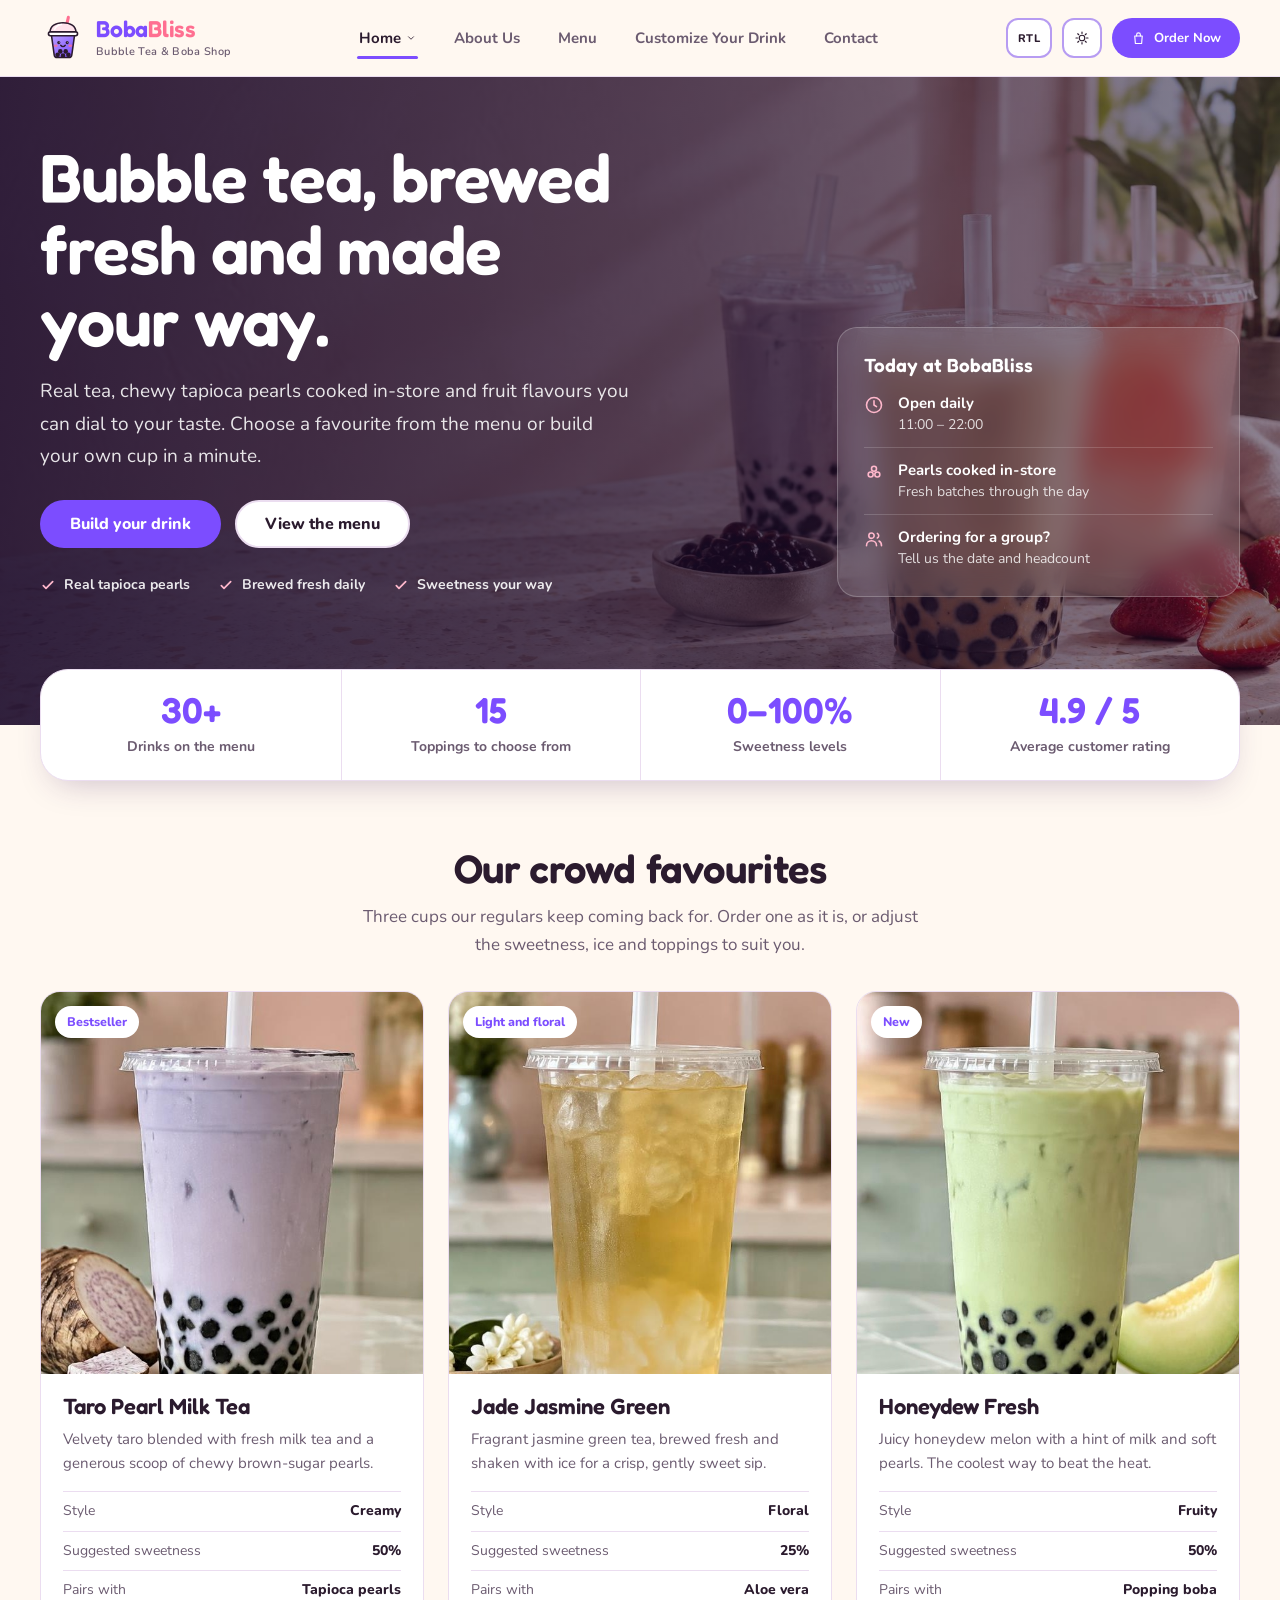
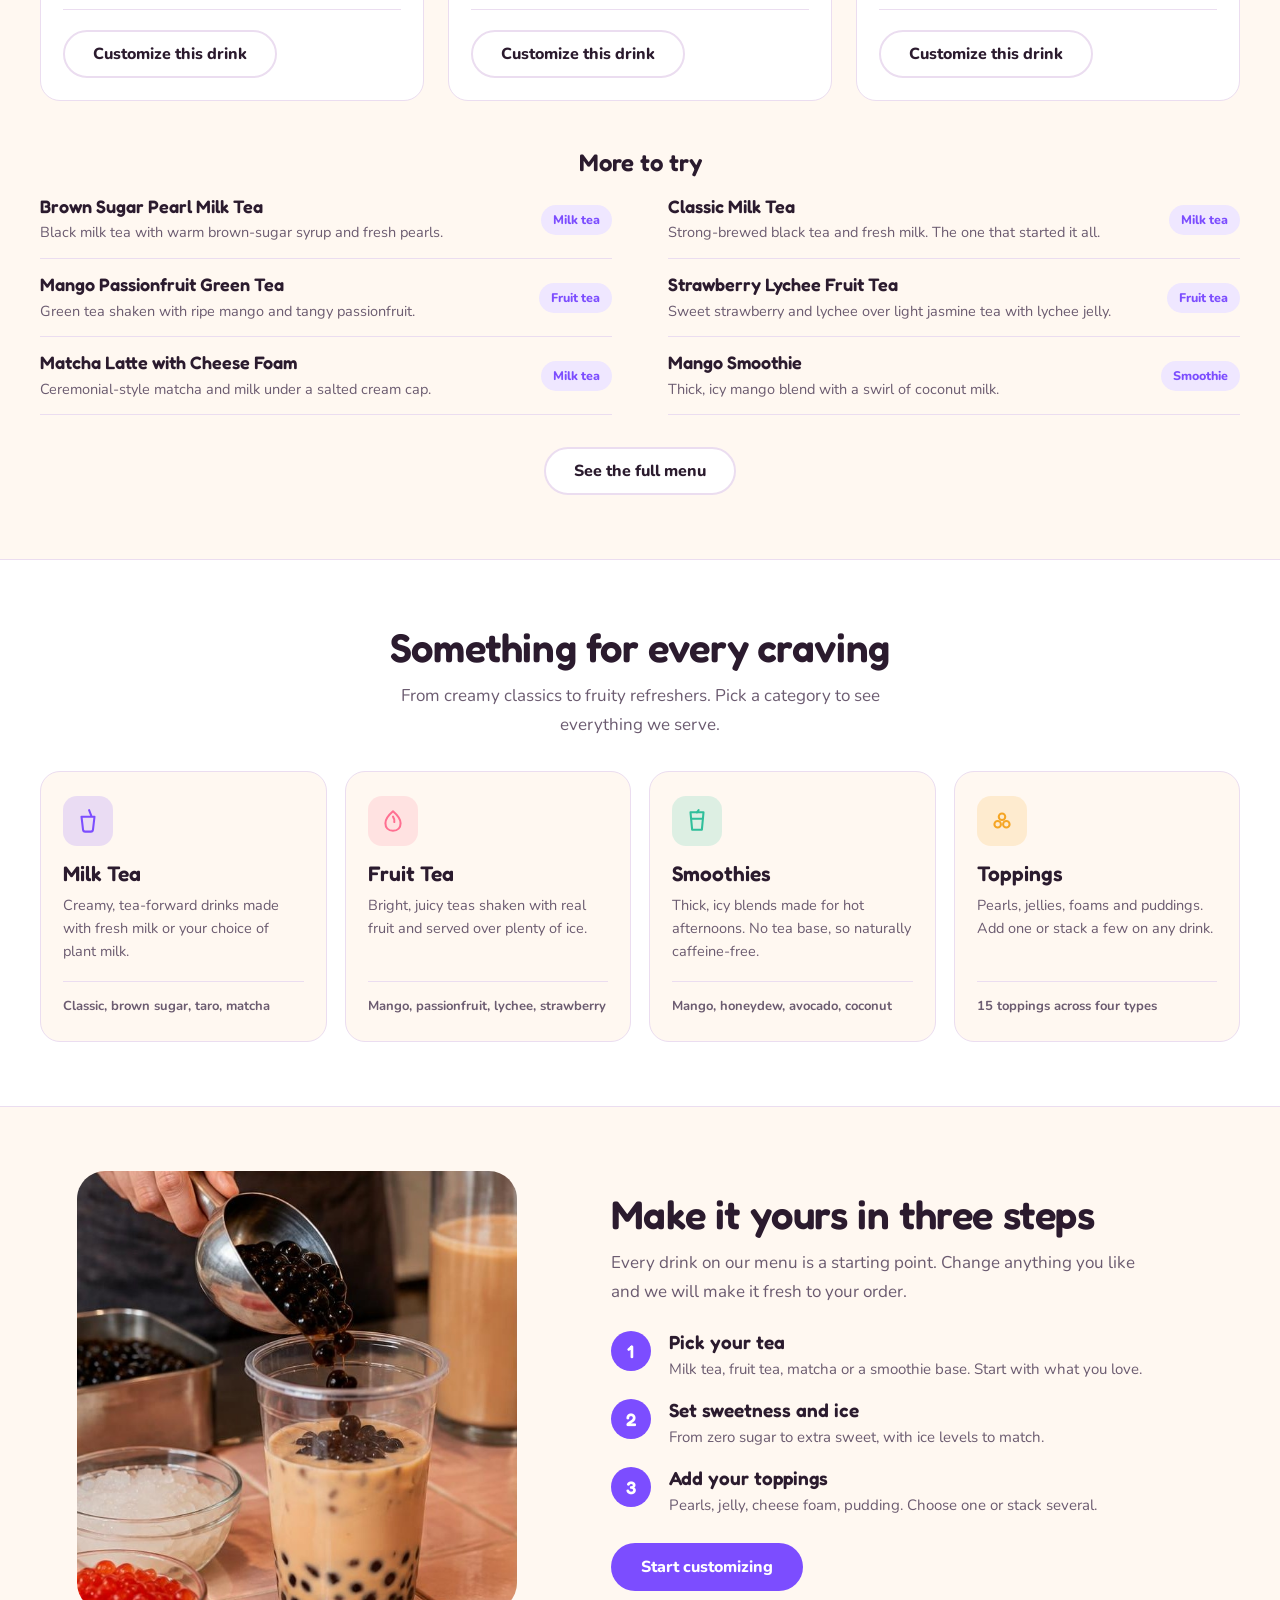
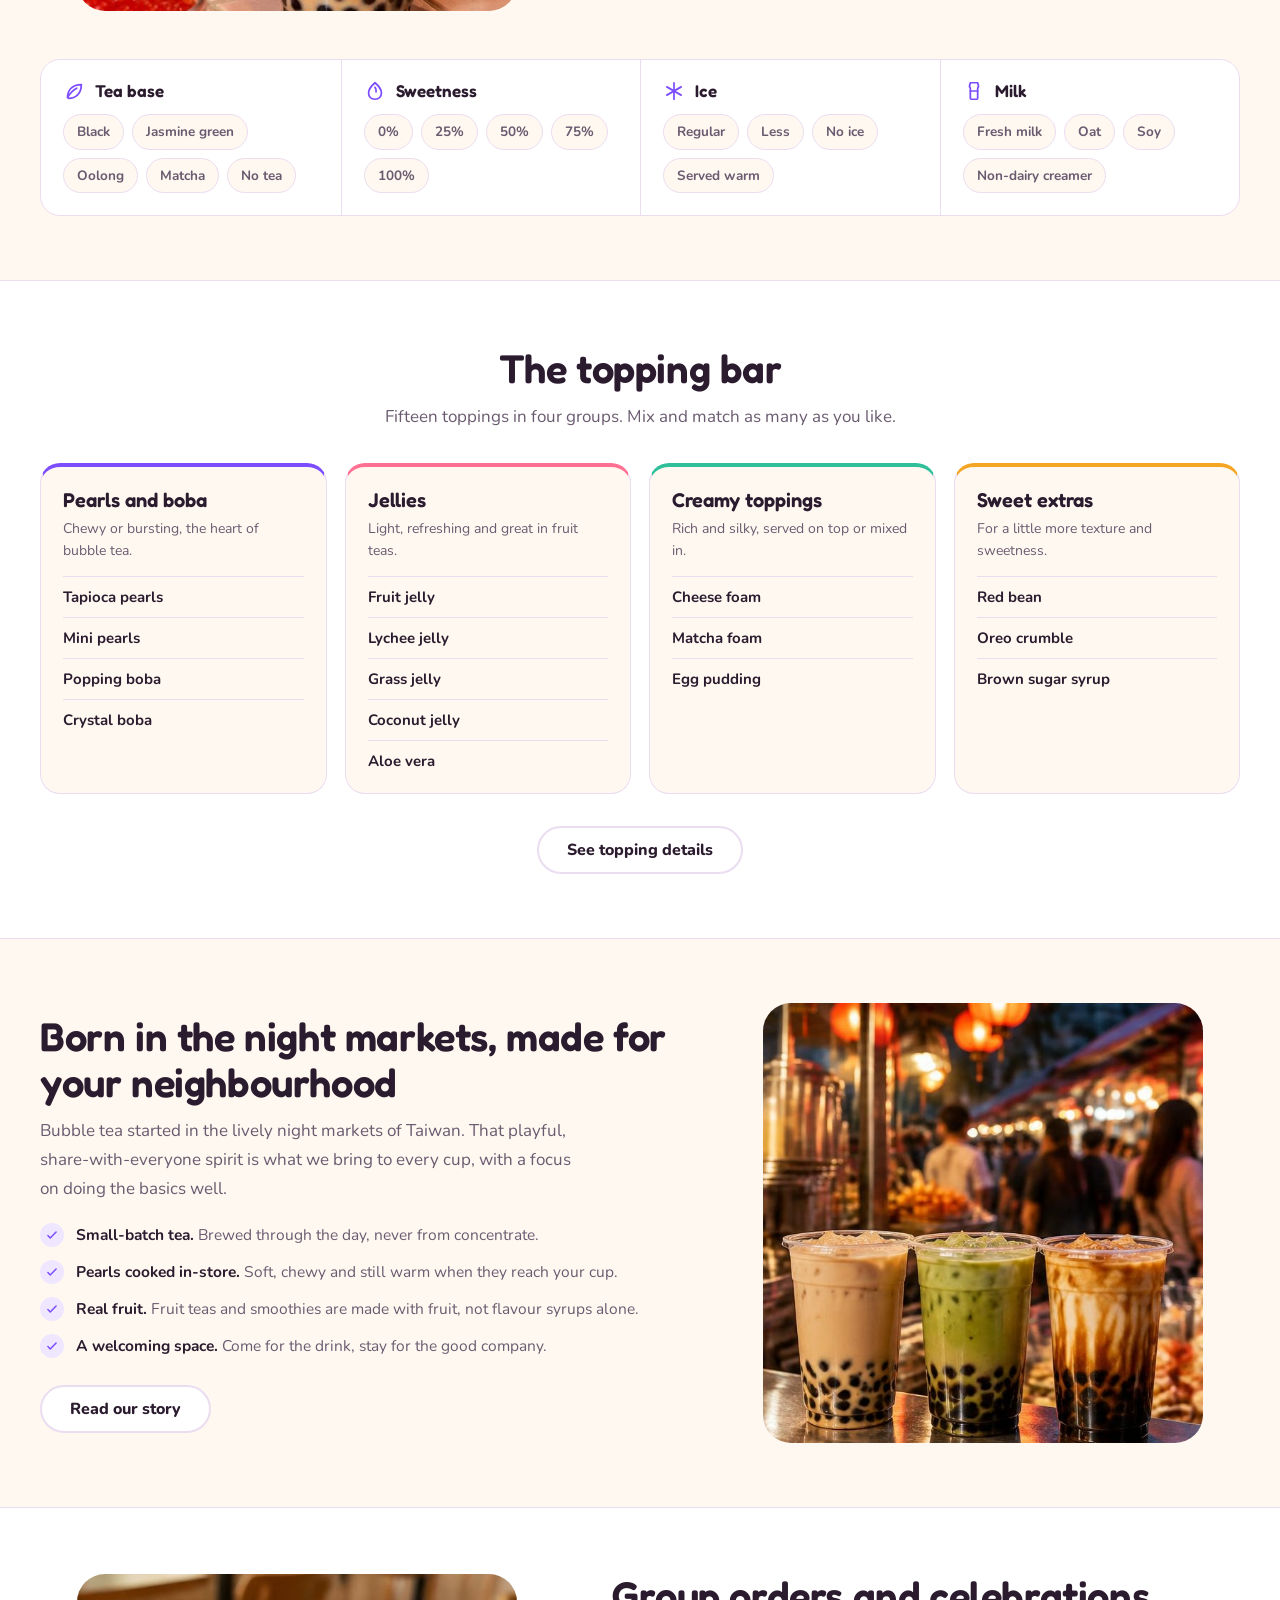
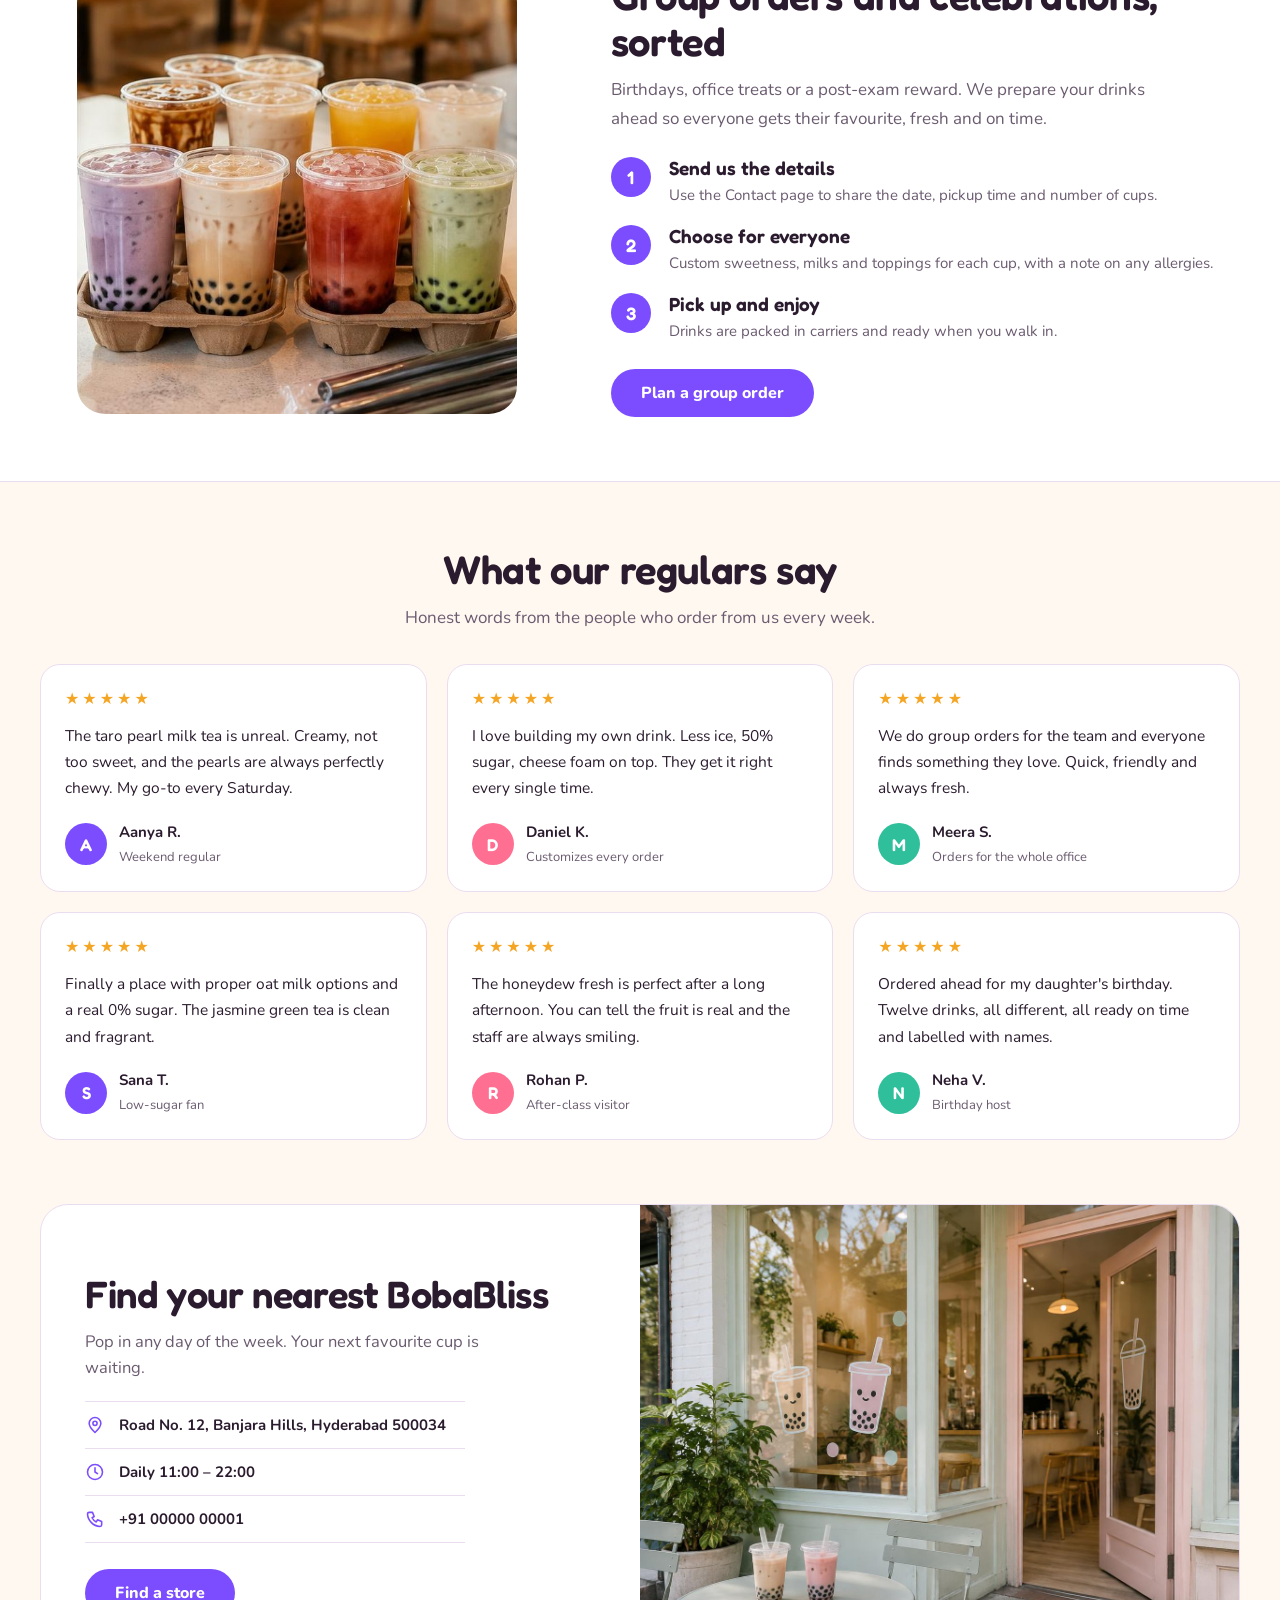
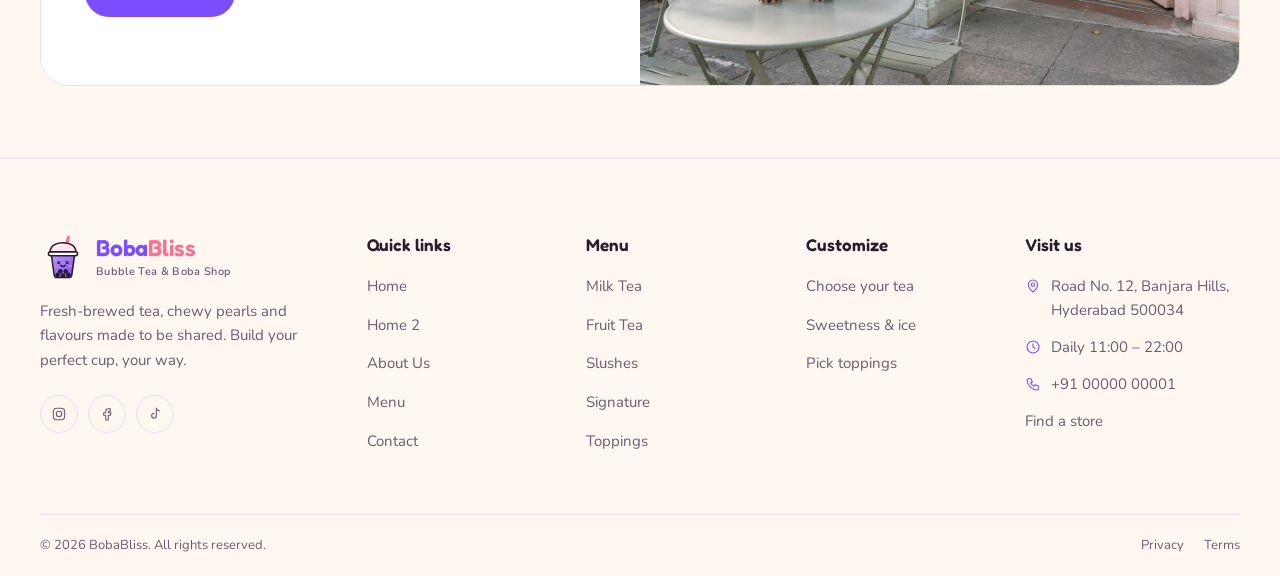
==== home/index.html @ 4d5def64 "Add files via upload" ====
<!DOCTYPE html>
<html lang="en" dir="ltr" data-theme="light">
<head>
<meta charset="UTF-8">
<meta name="viewport" content="width=device-width, initial-scale=1.0">
<title>BobaBliss — Bubble Tea &amp; Boba Shop</title>
<meta name="description" content="Fresh-brewed bubble tea, chewy tapioca pearls and fruity flavours made your way. Explore our signature flavors, build your own drink and find a store near you.">
<link rel="icon" type="image/svg+xml" href="../home/favicon.svg">
<link rel="preconnect" href="https://fonts.googleapis.com">
<link rel="preconnect" href="https://fonts.gstatic.com" crossorigin>
<link href="https://fonts.googleapis.com/css2?family=Fredoka:wght@500;600&family=Nunito:wght@400;600;700;800&display=swap" rel="stylesheet">
<link rel="stylesheet" href="style.css">
<link rel="stylesheet" href="home.css">
<script src="script.js"></script>
</head>
<body>

<header class="site">
  <div class="wrap nav-row">
    <a href="../home/index.html" class="brand">
      <span class="brand-logo"><img src="logo.svg" alt="BobaBliss logo" width="46" height="46"></span>
      <span class="brand-text">
        <span class="logo-word">Boba<em>Bliss</em></span><br>
        <span class="brand-sub">Bubble Tea &amp; Boba Shop</span>
      </span>
    </a>

    <nav class="primary" aria-label="Main">
      <div class="nav-item">
        <a href="../home/index.html" class="active" aria-current="page">Home
          <svg viewBox="0 0 24 24" fill="none" stroke="currentColor" stroke-width="2" stroke-linecap="round" stroke-linejoin="round" class="caret"><path d="M6 9l6 6 6-6"/></svg>
        </a>
        <div class="dropdown">
          <a href="../home/index.html">Home 1</a>
          <a href="../home2/home-2.html">Home 2</a>
        </div>
      </div>
      <a href="../about/about.html">About Us</a>
      <a href="../menu/menu.html">Menu</a>
      <a href="../customize/customize.html">Customize Your Drink</a>
      <a href="../contact/contact.html">Contact</a>
    </nav>

    <div class="nav-actions">
      <button class="btn btn-outline btn-sm" id="dir-toggle" aria-label="Toggle text direction">RTL</button>
      <button class="icon-btn" id="theme-toggle" aria-label="Toggle dark mode"><svg viewBox="0 0 24 24" fill="none" stroke="currentColor" stroke-width="1.7" stroke-linecap="round" stroke-linejoin="round" class="sun"><circle cx="12" cy="12" r="4.2"/><path d="M12 3v2.2M12 18.8V21M21 12h-2.2M5.2 12H3M18.4 5.6l-1.5 1.5M7.1 16.9l-1.5 1.5M18.4 18.4l-1.5-1.5M7.1 7.1L5.6 5.6"/></svg><svg viewBox="0 0 24 24" fill="none" stroke="currentColor" stroke-width="1.7" stroke-linecap="round" stroke-linejoin="round" class="moon"><path d="M20 14.5A8.5 8.5 0 1 1 9.5 4a7 7 0 0 0 10.5 10.5z"/></svg></button>
      <a href="../order/order.html" class="btn btn-primary btn-sm desktop-only"><svg viewBox="0 0 24 24" fill="none" stroke="currentColor" stroke-width="1.8" stroke-linecap="round" stroke-linejoin="round"><path d="M6 8h12l-1 12H7L6 8z"/><path d="M9 8V6a3 3 0 016 0v2"/></svg><span class="btn-label">Order Now</span></a>
      <button class="menu-toggle" id="menu-toggle" aria-label="Open menu" aria-expanded="false" aria-controls="mobile-panel"><svg viewBox="0 0 24 24" fill="none" stroke="currentColor" stroke-width="1.6" stroke-linecap="round" stroke-linejoin="round"><path d="M3 6h18M3 12h18M3 18h18"/></svg></button>
    </div>
  </div>

  <div class="mobile-panel" id="mobile-panel">
    <details class="mobile-dropdown">
      <summary>Home</summary>
      <a href="../home/index.html">Home 1</a>
      <a href="../home2/home-2.html">Home 2</a>
    </details>
    <a href="../about/about.html">About Us</a>
    <a href="../menu/menu.html">Menu</a>
    <a href="../customize/customize.html">Customize Your Drink</a>
    <a href="../contact/contact.html">Contact</a>
    <a href="../order/order.html" class="btn btn-primary btn-sm mobile-cta"><svg viewBox="0 0 24 24" fill="none" stroke="currentColor" stroke-width="1.8" stroke-linecap="round" stroke-linejoin="round"><path d="M6 8h12l-1 12H7L6 8z"/><path d="M9 8V6a3 3 0 016 0v2"/></svg><span class="btn-label">Order Now</span></a>
  </div>
</header>

<main class="hm-page">

<svg width="0" height="0" style="position:absolute" aria-hidden="true" focusable="false">
  <symbol id="i-check" viewBox="0 0 24 24"><path d="M5 13l4 4L19 7"/></symbol>
  <symbol id="i-cup" viewBox="0 0 24 24"><path d="M6 8h12l-1.4 12a2 2 0 01-2 1.8H9.4a2 2 0 01-2-1.8L6 8z"/><path d="M13 2l2 5"/></symbol>
  <symbol id="i-drop" viewBox="0 0 24 24"><path d="M12 21c-4.5 0-7-3-7-7 0-5 7-11 7-11s7 6 7 11c0 4-2.5 7-7 7z"/><path d="M12 8c1 1.5 1.5 3 1.2 5"/></symbol>
  <symbol id="i-blend" viewBox="0 0 24 24"><path d="M6 4h12l-1.5 16h-9L6 4z"/><path d="M7.5 10h9M12 4l1.5-2"/></symbol>
  <symbol id="i-dots" viewBox="0 0 24 24"><circle cx="8" cy="15" r="3"/><circle cx="16" cy="15" r="3"/><circle cx="12" cy="8" r="3"/></symbol>
  <symbol id="i-heart" viewBox="0 0 24 24"><path d="M12 21s-7-4.4-7-10a4 4 0 017-2.6A4 4 0 0119 11c0 5.6-7 10-7 10z"/></symbol>
  <symbol id="i-pin" viewBox="0 0 24 24"><path d="M12 21s7-6.2 7-11a7 7 0 10-14 0c0 4.8 7 11 7 11z"/><circle cx="12" cy="10" r="2.5"/></symbol>
  <symbol id="i-clock" viewBox="0 0 24 24"><circle cx="12" cy="12" r="9"/><path d="M12 7v5l3 2"/></symbol>
  <symbol id="i-phone" viewBox="0 0 24 24"><path d="M5 4h4l2 5-2.5 1.5a11 11 0 005 5L15 13l5 2v4a2 2 0 01-2 2A16 16 0 013 6a2 2 0 012-2z"/></symbol>
  <symbol id="i-users" viewBox="0 0 24 24"><circle cx="9" cy="8" r="3.2"/><path d="M3 20c0-3.5 2.7-6 6-6s6 2.5 6 6"/><path d="M16 5.2a3.2 3.2 0 010 5.6M18 14.4c1.8.8 3 2.7 3 5.6"/></symbol>
  <symbol id="i-leaf" viewBox="0 0 24 24"><path d="M5 19c0-8 5-14 15-14 0 10-6 15-14 15"/><path d="M5 19c3-5 6-8 10-10"/></symbol>
  <symbol id="i-sprout" viewBox="0 0 24 24"><path d="M12 21v-8"/><path d="M12 13c0-4-3-6-7-6 0 4 3 6 7 6zM12 11c0-3 2.5-5 6-5 0 3.5-2.5 5-6 5z"/></symbol>
  <symbol id="i-milk" viewBox="0 0 24 24"><path d="M8 3h8l1 4-1 2v11a1 1 0 01-1 1H9a1 1 0 01-1-1V9L7 7l1-4z"/><path d="M8 12h8"/></symbol>
  <symbol id="i-snow" viewBox="0 0 24 24"><path d="M12 3v18M4.2 7.5l15.6 9M19.8 7.5l-15.6 9"/></symbol>
</svg>


<section class="hm-hero">
  <div class="hm-hero-bg"><img src="images/home-hero.jpg" alt="Fresh bubble teas on a café counter" fetchpriority="high"></div>
  <div class="wrap hm-hero-grid">
    <div class="hm-hero-copy">
      <h1>Bubble tea, brewed fresh and made your way.</h1>
      <p class="hm-lead">Real tea, chewy tapioca pearls cooked in-store and fruit flavours you can dial to your taste. Choose a favourite from the menu or build your own cup in a minute.</p>
      <div class="hm-ctas">
        <a href="../customize/customize.html" class="btn btn-primary">Build your drink</a>
        <a href="../menu/menu.html" class="btn btn-outline">View the menu</a>
      </div>
      <ul class="hm-chips">
        <li><svg class="ico" viewBox="0 0 24 24"><use href="#i-check"/></svg>Real tapioca pearls</li>
        <li><svg class="ico" viewBox="0 0 24 24"><use href="#i-check"/></svg>Brewed fresh daily</li>
        <li><svg class="ico" viewBox="0 0 24 24"><use href="#i-check"/></svg>Sweetness your way</li>
      </ul>
    </div>

    <aside class="hm-today" aria-label="Store information">
      <h2>Today at BobaBliss</h2>
      <ul>
        <li><svg class="ico" viewBox="0 0 24 24"><use href="#i-clock"/></svg><span><b>Open daily</b>11:00 – 22:00</span></li>
        <li><svg class="ico" viewBox="0 0 24 24"><use href="#i-dots"/></svg><span><b>Pearls cooked in-store</b>Fresh batches through the day</span></li>
        <li><svg class="ico" viewBox="0 0 24 24"><use href="#i-users"/></svg><span><b>Ordering for a group?</b>Tell us the date and headcount</span></li>
      </ul>
    </aside>
  </div>
</section>


<div class="hm-stats">
  <div class="wrap">
    <div class="hm-stats-grid">
      <div class="hm-stat"><b>30+</b><span>Drinks on the menu</span></div>
      <div class="hm-stat"><b>15</b><span>Toppings to choose from</span></div>
      <div class="hm-stat"><b>0–100%</b><span>Sweetness levels</span></div>
      <div class="hm-stat"><b>4.9 / 5</b><span>Average customer rating</span></div>
    </div>
  </div>
</div>


<section class="hm-section" id="signature">
  <div class="wrap">
    <div class="hm-head">
      <div>
        <h2>Our crowd favourites</h2>
        <p>Three cups our regulars keep coming back for. Order one as it is, or adjust the sweetness, ice and toppings to suit you.</p>
      </div>
    </div>

    <div class="hm-cards">
      <article class="hm-card">
        <div class="hm-card-img"><img src="images/home-taro-pearl-milk-tea.jpg" alt="Purple taro milk tea with tapioca pearls" loading="lazy"><span class="hm-badge">Bestseller</span></div>
        <div class="hm-card-body">
          <h3>Taro Pearl Milk Tea</h3>
          <p>Velvety taro blended with fresh milk tea and a generous scoop of chewy brown-sugar pearls.</p>
          <dl class="hm-meta"><div><dt>Style</dt><dd>Creamy</dd></div><div><dt>Suggested sweetness</dt><dd>50%</dd></div><div><dt>Pairs with</dt><dd>Tapioca pearls</dd></div></dl>
          <a href="../customize/customize.html" class="btn btn-outline">Customize this drink</a>
        </div>
      </article>
      <article class="hm-card">
        <div class="hm-card-img"><img src="images/home-jade-jasmine-green.jpg" alt="Iced jasmine green tea with aloe vera" loading="lazy"><span class="hm-badge">Light and floral</span></div>
        <div class="hm-card-body">
          <h3>Jade Jasmine Green</h3>
          <p>Fragrant jasmine green tea, brewed fresh and shaken with ice for a crisp, gently sweet sip.</p>
          <dl class="hm-meta"><div><dt>Style</dt><dd>Floral</dd></div><div><dt>Suggested sweetness</dt><dd>25%</dd></div><div><dt>Pairs with</dt><dd>Aloe vera</dd></div></dl>
          <a href="../customize/customize.html" class="btn btn-outline">Customize this drink</a>
        </div>
      </article>
      <article class="hm-card">
        <div class="hm-card-img"><img src="images/home-honeydew-fresh.jpg" alt="Pale green honeydew milk tea" loading="lazy"><span class="hm-badge">New</span></div>
        <div class="hm-card-body">
          <h3>Honeydew Fresh</h3>
          <p>Juicy honeydew melon with a hint of milk and soft pearls. The coolest way to beat the heat.</p>
          <dl class="hm-meta"><div><dt>Style</dt><dd>Fruity</dd></div><div><dt>Suggested sweetness</dt><dd>50%</dd></div><div><dt>Pairs with</dt><dd>Popping boba</dd></div></dl>
          <a href="../customize/customize.html" class="btn btn-outline">Customize this drink</a>
        </div>
      </article>
    </div>

    <h3 class="hm-sub">More to try</h3>
    <ul class="hm-list">
      <li><div><b>Brown Sugar Pearl Milk Tea</b><span>Black milk tea with warm brown-sugar syrup and fresh pearls.</span></div><em>Milk tea</em></li>
      <li><div><b>Classic Milk Tea</b><span>Strong-brewed black tea and fresh milk. The one that started it all.</span></div><em>Milk tea</em></li>
      <li><div><b>Mango Passionfruit Green Tea</b><span>Green tea shaken with ripe mango and tangy passionfruit.</span></div><em>Fruit tea</em></li>
      <li><div><b>Strawberry Lychee Fruit Tea</b><span>Sweet strawberry and lychee over light jasmine tea with lychee jelly.</span></div><em>Fruit tea</em></li>
      <li><div><b>Matcha Latte with Cheese Foam</b><span>Ceremonial-style matcha and milk under a salted cream cap.</span></div><em>Milk tea</em></li>
      <li><div><b>Mango Smoothie</b><span>Thick, icy mango blend with a swirl of coconut milk.</span></div><em>Smoothie</em></li>
    </ul>
    <div class="hm-more"><a href="../menu/menu.html" class="btn btn-outline">See the full menu</a></div>
  </div>
</section>


<section class="hm-section hm-alt">
  <div class="wrap">
    <div class="hm-head">
      <div>
        <h2>Something for every craving</h2>
        <p>From creamy classics to fruity refreshers. Pick a category to see everything we serve.</p>
      </div>
    </div>
    <div class="hm-cats">
      <a href="../menu/menu.html#milk-tea" class="hm-cat">
        <span class="hm-cat-ico"><svg viewBox="0 0 24 24"><use href="#i-cup"/></svg></span>
        <h3>Milk Tea</h3>
        <p>Creamy, tea-forward drinks made with fresh milk or your choice of plant milk.</p>
        <small>Classic, brown sugar, taro, matcha</small>
      </a>
      <a href="../menu/menu.html#fruit-tea" class="hm-cat">
        <span class="hm-cat-ico"><svg viewBox="0 0 24 24"><use href="#i-drop"/></svg></span>
        <h3>Fruit Tea</h3>
        <p>Bright, juicy teas shaken with real fruit and served over plenty of ice.</p>
        <small>Mango, passionfruit, lychee, strawberry</small>
      </a>
      <a href="../menu/menu.html#smoothies" class="hm-cat">
        <span class="hm-cat-ico"><svg viewBox="0 0 24 24"><use href="#i-blend"/></svg></span>
        <h3>Smoothies</h3>
        <p>Thick, icy blends made for hot afternoons. No tea base, so naturally caffeine-free.</p>
        <small>Mango, honeydew, avocado, coconut</small>
      </a>
      <a href="../menu/menu.html#toppings" class="hm-cat">
        <span class="hm-cat-ico"><svg viewBox="0 0 24 24"><use href="#i-dots"/></svg></span>
        <h3>Toppings</h3>
        <p>Pearls, jellies, foams and puddings. Add one or stack a few on any drink.</p>
        <small>15 toppings across four types</small>
      </a>
    </div>
  </div>
</section>


<section class="hm-section" id="customize">
  <div class="wrap">
    <div class="hm-split">
      <div class="hm-split-img"><img src="images/home-customize-your-drink.jpg" alt="Tapioca pearls being added to a bubble tea cup" loading="lazy"></div>
      <div>
        <h2>Make it yours in three steps</h2>
        <p class="lead">Every drink on our menu is a starting point. Change anything you like and we will make it fresh to your order.</p>
        <ol class="hm-steps">
          <li><div><h3>Pick your tea</h3><p>Milk tea, fruit tea, matcha or a smoothie base. Start with what you love.</p></div></li>
          <li><div><h3>Set sweetness and ice</h3><p>From zero sugar to extra sweet, with ice levels to match.</p></div></li>
          <li><div><h3>Add your toppings</h3><p>Pearls, jelly, cheese foam, pudding. Choose one or stack several.</p></div></li>
        </ol>
        <a href="../customize/customize.html" class="btn btn-primary">Start customizing</a>
      </div>
    </div>

    <div class="hm-options" aria-label="Customization options">
      <div class="hm-opt">
        <h3><svg viewBox="0 0 24 24"><use href="#i-leaf"/></svg>Tea base</h3>
        <ul class="hm-chiplist"><li>Black</li><li>Jasmine green</li><li>Oolong</li><li>Matcha</li><li>No tea</li></ul>
      </div>
      <div class="hm-opt">
        <h3><svg viewBox="0 0 24 24"><use href="#i-drop"/></svg>Sweetness</h3>
        <ul class="hm-chiplist"><li>0%</li><li>25%</li><li>50%</li><li>75%</li><li>100%</li></ul>
      </div>
      <div class="hm-opt">
        <h3><svg viewBox="0 0 24 24"><use href="#i-snow"/></svg>Ice</h3>
        <ul class="hm-chiplist"><li>Regular</li><li>Less</li><li>No ice</li><li>Served warm</li></ul>
      </div>
      <div class="hm-opt">
        <h3><svg viewBox="0 0 24 24"><use href="#i-milk"/></svg>Milk</h3>
        <ul class="hm-chiplist"><li>Fresh milk</li><li>Oat</li><li>Soy</li><li>Non-dairy creamer</li></ul>
      </div>
    </div>
  </div>
</section>


<section class="hm-section hm-alt" id="toppings">
  <div class="wrap">
    <div class="hm-head">
      <div>
        <h2>The topping bar</h2>
        <p>Fifteen toppings in four groups. Mix and match as many as you like.</p>
      </div>
    </div>
    <div class="hm-toppings">
      <div class="hm-tgroup">
        <h3>Pearls and boba</h3>
        <p>Chewy or bursting, the heart of bubble tea.</p>
        <ul><li>Tapioca pearls</li><li>Mini pearls</li><li>Popping boba</li><li>Crystal boba</li></ul>
      </div>
      <div class="hm-tgroup">
        <h3>Jellies</h3>
        <p>Light, refreshing and great in fruit teas.</p>
        <ul><li>Fruit jelly</li><li>Lychee jelly</li><li>Grass jelly</li><li>Coconut jelly</li><li>Aloe vera</li></ul>
      </div>
      <div class="hm-tgroup">
        <h3>Creamy toppings</h3>
        <p>Rich and silky, served on top or mixed in.</p>
        <ul><li>Cheese foam</li><li>Matcha foam</li><li>Egg pudding</li></ul>
      </div>
      <div class="hm-tgroup">
        <h3>Sweet extras</h3>
        <p>For a little more texture and sweetness.</p>
        <ul><li>Red bean</li><li>Oreo crumble</li><li>Brown sugar syrup</li></ul>
      </div>
    </div>
    <div class="hm-more"><a href="../menu/menu.html#toppings" class="btn btn-outline">See topping details</a></div>
  </div>
</section>


<section class="hm-section">
  <div class="wrap hm-split rev">
    <div class="hm-split-img"><img src="images/home-taiwan-night-market.jpg" alt="A bubble tea stall in a Taiwan night market" loading="lazy"></div>
    <div>
      <h2>Born in the night markets, made for your neighbourhood</h2>
      <p class="lead">Bubble tea started in the lively night markets of Taiwan. That playful, share-with-everyone spirit is what we bring to every cup, with a focus on doing the basics well.</p>
      <ul class="hm-points">
        <li><svg viewBox="0 0 24 24"><use href="#i-check"/></svg><span><b>Small-batch tea.</b> Brewed through the day, never from concentrate.</span></li>
        <li><svg viewBox="0 0 24 24"><use href="#i-check"/></svg><span><b>Pearls cooked in-store.</b> Soft, chewy and still warm when they reach your cup.</span></li>
        <li><svg viewBox="0 0 24 24"><use href="#i-check"/></svg><span><b>Real fruit.</b> Fruit teas and smoothies are made with fruit, not flavour syrups alone.</span></li>
        <li><svg viewBox="0 0 24 24"><use href="#i-check"/></svg><span><b>A welcoming space.</b> Come for the drink, stay for the good company.</span></li>
      </ul>
      <a href="../about/about.html" class="btn btn-outline">Read our story</a>
    </div>
  </div>
</section>


<section class="hm-section hm-alt">
  <div class="wrap hm-split">
    <div class="hm-split-img"><img src="images/home-group-orders.jpg" alt="Bubble tea cups packed in carriers for a group order" loading="lazy"></div>
    <div>
      <h2>Group orders and celebrations, sorted</h2>
      <p class="lead">Birthdays, office treats or a post-exam reward. We prepare your drinks ahead so everyone gets their favourite, fresh and on time.</p>
      <ol class="hm-steps">
        <li><div><h3>Send us the details</h3><p>Use the Contact page to share the date, pickup time and number of cups.</p></div></li>
        <li><div><h3>Choose for everyone</h3><p>Custom sweetness, milks and toppings for each cup, with a note on any allergies.</p></div></li>
        <li><div><h3>Pick up and enjoy</h3><p>Drinks are packed in carriers and ready when you walk in.</p></div></li>
      </ol>
      <a href="../contact/contact.html" class="btn btn-primary">Plan a group order</a>
    </div>
  </div>
</section>


<section class="hm-section">
  <div class="wrap">
    <div class="hm-head">
      <div>
        <h2>What our regulars say</h2>
        <p>Honest words from the people who order from us every week.</p>
      </div>
    </div>
    <div class="hm-reviews">
      <figure class="hm-review"><div class="hm-stars" aria-label="5 out of 5 stars">★★★★★</div><blockquote>The taro pearl milk tea is unreal. Creamy, not too sweet, and the pearls are always perfectly chewy. My go-to every Saturday.</blockquote><figcaption class="hm-who"><span class="hm-avatar">A</span><span><b>Aanya R.</b><span>Weekend regular</span></span></figcaption></figure>
      <figure class="hm-review"><div class="hm-stars" aria-label="5 out of 5 stars">★★★★★</div><blockquote>I love building my own drink. Less ice, 50% sugar, cheese foam on top. They get it right every single time.</blockquote><figcaption class="hm-who"><span class="hm-avatar">D</span><span><b>Daniel K.</b><span>Customizes every order</span></span></figcaption></figure>
      <figure class="hm-review"><div class="hm-stars" aria-label="5 out of 5 stars">★★★★★</div><blockquote>We do group orders for the team and everyone finds something they love. Quick, friendly and always fresh.</blockquote><figcaption class="hm-who"><span class="hm-avatar">M</span><span><b>Meera S.</b><span>Orders for the whole office</span></span></figcaption></figure>
      <figure class="hm-review"><div class="hm-stars" aria-label="5 out of 5 stars">★★★★★</div><blockquote>Finally a place with proper oat milk options and a real 0% sugar. The jasmine green tea is clean and fragrant.</blockquote><figcaption class="hm-who"><span class="hm-avatar">S</span><span><b>Sana T.</b><span>Low-sugar fan</span></span></figcaption></figure>
      <figure class="hm-review"><div class="hm-stars" aria-label="5 out of 5 stars">★★★★★</div><blockquote>The honeydew fresh is perfect after a long afternoon. You can tell the fruit is real and the staff are always smiling.</blockquote><figcaption class="hm-who"><span class="hm-avatar">R</span><span><b>Rohan P.</b><span>After-class visitor</span></span></figcaption></figure>
      <figure class="hm-review"><div class="hm-stars" aria-label="5 out of 5 stars">★★★★★</div><blockquote>Ordered ahead for my daughter's birthday. Twelve drinks, all different, all ready on time and labelled with names.</blockquote><figcaption class="hm-who"><span class="hm-avatar">N</span><span><b>Neha V.</b><span>Birthday host</span></span></figcaption></figure>
    </div>
  </div>
</section>


<section class="hm-section hm-visit-section">
  <div class="wrap">
    <div class="hm-visit">
      <div class="hm-visit-copy">
        <h2>Find your nearest BobaBliss</h2>
        <p>Pop in any day of the week. Your next favourite cup is waiting.</p>
        <ul class="hm-visit-info">
          <li><svg viewBox="0 0 24 24"><use href="#i-pin"/></svg><span>Road No. 12, Banjara Hills, Hyderabad 500034</span></li>
          <li><svg viewBox="0 0 24 24"><use href="#i-clock"/></svg><span>Daily 11:00 – 22:00</span></li>
          <li><svg viewBox="0 0 24 24"><use href="#i-phone"/></svg><span>+91 00000 00001</span></li>
        </ul>
        <a href="../contact/contact.html#stores" class="btn btn-primary">Find a store</a>
      </div>
      <div class="hm-visit-img"><img src="images/home-find-a-store.jpg" alt="A blush-pink bubble tea café storefront" loading="lazy"></div>
    </div>
  </div>
</section>

</main>

<footer class="site">
  <div class="wrap footer-grid">
    <div class="footer-brand">
      <a href="../home/index.html" class="brand">
      <span class="brand-logo"><img src="logo.svg" alt="BobaBliss logo" width="46" height="46"></span>
      <span class="brand-text">
        <span class="logo-word">Boba<em>Bliss</em></span><br>
        <span class="brand-sub">Bubble Tea &amp; Boba Shop</span>
      </span>
    </a>
      <p class="footer-desc">Fresh-brewed tea, chewy pearls and flavours made to be shared. Build your perfect cup, your way.</p>
      <div class="socials">
        <a href="#" aria-label="Instagram"><svg viewBox="0 0 24 24" fill="none" stroke="currentColor" stroke-width="1.6" stroke-linecap="round" stroke-linejoin="round"><rect x="3.5" y="3.5" width="17" height="17" rx="5"/><circle cx="12" cy="12" r="4"/><circle cx="17" cy="7" r=".8" fill="currentColor" stroke="none"/></svg></a>
        <a href="#" aria-label="Facebook"><svg viewBox="0 0 24 24" fill="none" stroke="currentColor" stroke-width="1.6" stroke-linecap="round" stroke-linejoin="round"><path d="M14 8h3V4h-3a4 4 0 00-4 4v2H7v4h3v7h4v-7h3l1-4h-4V8z"/></svg></a>
        <a href="#" aria-label="TikTok"><svg viewBox="0 0 24 24" fill="none" stroke="currentColor" stroke-width="1.6" stroke-linecap="round" stroke-linejoin="round"><path d="M14 3v11.5a3.5 3.5 0 11-3.5-3.5M14 3c.4 2.6 2 4.2 5 4.5"/></svg></a>
      </div>
    </div>

    <div class="footer-col"><h4>Quick links</h4><ul><li><a href="../home/index.html">Home</a></li><li><a href="../home2/home-2.html">Home 2</a></li><li><a href="../about/about.html">About Us</a></li><li><a href="../menu/menu.html">Menu</a></li><li><a href="../contact/contact.html">Contact</a></li></ul></div>

    <div class="footer-col"><h4>Menu</h4><ul><li><a href="../menu/menu.html#milk-tea">Milk Tea</a></li><li><a href="../menu/menu.html#fruit-tea">Fruit Tea</a></li><li><a href="../menu/menu.html#smoothies">Slushes</a></li><li><a href="../menu/menu.html#signature">Signature</a></li><li><a href="../menu/menu.html#toppings">Toppings</a></li></ul></div>

    <div class="footer-col">
      <h4>Customize</h4>
      <ul>
        <li><a href="../customize/customize.html#base">Choose your tea</a></li>
        <li><a href="../customize/customize.html#sweetness">Sweetness &amp; ice</a></li>
        <li><a href="../customize/customize.html#toppings">Pick toppings</a></li>
      </ul>
    </div>

    <div class="footer-col">
      <h4>Visit us</h4>
      <ul>
        <li class="contact-line"><svg viewBox="0 0 24 24" fill="none" stroke="currentColor" stroke-width="1.6" stroke-linecap="round" stroke-linejoin="round"><path d="M12 21s7-6.2 7-11a7 7 0 10-14 0c0 4.8 7 11 7 11z"/><circle cx="12" cy="10" r="2.5"/></svg><span>Road No. 12, Banjara Hills, Hyderabad 500034</span></li>
        <li class="contact-line"><svg viewBox="0 0 24 24" fill="none" stroke="currentColor" stroke-width="1.6" stroke-linecap="round" stroke-linejoin="round"><circle cx="12" cy="12" r="9"/><path d="M12 7v5l3 2"/></svg><span>Daily 11:00 – 22:00</span></li>
        <li class="contact-line"><svg viewBox="0 0 24 24" fill="none" stroke="currentColor" stroke-width="1.6" stroke-linecap="round" stroke-linejoin="round"><path d="M5 4h4l2 5-2.5 1.5a11 11 0 005 5L15 13l5 2v4a2 2 0 01-2 2A16 16 0 013 6a2 2 0 012-2z"/></svg><span>+91 00000 00001</span></li>
        <li><a href="../contact/contact.html#stores">Find a store</a></li>
      </ul>
    </div>
  </div>

  <div class="wrap footer-bottom">
    <p>© 2026 BobaBliss. All rights reserved.</p>
    <div class="footer-bottom-links">
      <a href="../additional/privacy.html">Privacy</a>
      <a href="../additional/terms.html">Terms</a>
    </div>
  </div>
</footer>


</body>
</html>
---- home/style.css ----
:root{
  --bg:#FFF8F1;
  --surface:#FFFFFF;
  --text:#2B1B2E;
  --text-soft:#6B5B70;
  --border:#EBDDF0;
  --border-strong:#B79CF2;

  --primary:#7C4DFF;            
  --primary-hover:#6838EB;
  --primary-ink:#FFFFFF;
  --primary-soft:#EFE7FF;
  --accent:#FF6F91;             

  --radius:12px;
  --shadow:0 14px 34px -14px rgba(60,30,90,.28);
  --font-head:'Fredoka','Segoe UI',system-ui,sans-serif;
  --font-body:'Nunito','Segoe UI',system-ui,sans-serif;
}
html[data-theme="dark"]{
  --bg:#161019;
  --surface:#211828;
  --text:#F6EEF9;
  --text-soft:#B9A9C4;
  --border:#38294A;
  --border-strong:#7A62B8;

  --primary:#A98BFF;
  --primary-hover:#BBA2FF;
  --primary-ink:#1A1030;
  --primary-soft:#33264F;
  --accent:#FF8AA6;
  --shadow:0 14px 34px -14px rgba(0,0,0,.65);
}


*,*::before,*::after{ box-sizing:border-box; }
html{ scroll-behavior:smooth; color-scheme:light; }
html[data-theme="dark"]{ color-scheme:dark; }
body{
  margin:0; min-height:100vh; display:flex; flex-direction:column;
  background:var(--bg); color:var(--text);
  font-family:var(--font-body); font-size:16px; line-height:1.6;
  transition:background-color .25s ease,color .25s ease;
}
main{ flex:1; }
a{ color:inherit; text-decoration:none; }
ul{ margin:0; padding:0; list-style:none; }
svg{ display:block; }
h1,h2,h3,h4{ font-family:var(--font-head); font-weight:600; line-height:1.15; margin:0; }
.wrap{ --pad:40px; max-width:1320px; margin:0 auto; padding-inline:var(--pad); }
a:focus-visible,button:focus-visible,summary:focus-visible{ outline:2px solid var(--primary); outline-offset:3px; border-radius:6px; }
@media (prefers-reduced-motion:reduce){ *{ animation:none !important; transition:none !important; } }


.btn{
  display:inline-flex; align-items:center; justify-content:center; gap:8px;
  padding:13px 26px; border:1px solid transparent; border-radius:999px; cursor:pointer;
  font:700 14px/1 var(--font-body); white-space:nowrap;
  transition:background-color .2s ease,border-color .2s ease,color .2s ease,transform .2s ease;
}
.btn-primary{ background:var(--primary); color:var(--primary-ink); }
.btn-primary:hover{ background:var(--primary-hover); transform:translateY(-1px); }
.btn-outline{ background:var(--surface); color:var(--text); border-color:var(--border); }
.btn-outline:hover{ border-color:var(--primary); color:var(--primary); }
.btn-sm{ height:40px; padding:0 18px; font-size:13px; }
.btn-sm svg{ width:15px; height:15px; flex:none; }
.desktop-only{ display:inline-flex; }


header.site{ position:sticky; top:0; z-index:50; background:var(--bg); border-bottom:1px solid var(--border); }
.nav-row{ display:flex; align-items:center; justify-content:space-between; height:76px; gap:40px; }

.brand{ display:flex; align-items:center; gap:10px; flex:none; }
.brand-logo{ width:46px; height:46px; flex:none; display:block; transition:transform .3s ease; }
.brand-logo img{ width:100%; height:100%; display:block; object-fit:contain; }
.brand:hover .brand-logo{ transform:rotate(-8deg) scale(1.06); }
.brand-text{ line-height:1.15; white-space:nowrap; }
.logo-word{ font:600 23px/1 var(--font-head); letter-spacing:-.01em; color:var(--primary); }
.logo-word em{ font-style:normal; color:var(--accent); }
.brand-sub{ font-size:11px; font-weight:600; color:var(--text-soft); letter-spacing:.03em; }

nav.primary{ display:flex; align-items:center; justify-content:center; gap:34px; flex:1 1 auto; min-width:0; }
nav.primary > a,
.nav-item > a{ position:relative; display:inline-flex; align-items:center; gap:5px; padding:6px 2px; font-size:15px; font-weight:700; color:var(--text-soft); white-space:nowrap; transition:color .2s ease; }
nav.primary > a::after,
.nav-item > a::after{
  content:""; position:absolute; inset-inline:0; bottom:-3px; height:3px; border-radius:3px;
  background:var(--primary); transform:scaleX(0); transition:transform .2s ease;
}
nav.primary > a:hover,
nav.primary > a.active,
.nav-item:hover > a,
.nav-item:focus-within > a,
.nav-item > a.active{ color:var(--text); }
nav.primary > a:hover::after,
nav.primary > a.active::after,
.nav-item:hover > a::after,
.nav-item:focus-within > a::after,
.nav-item > a.active::after{ transform:scaleX(1); }


.nav-item{ position:relative; padding-bottom:14px; margin-bottom:-14px; flex:none; }
.nav-item .caret{ width:10px; height:10px; flex:none; transition:transform .2s ease; }
.nav-item:hover .caret,
.nav-item:focus-within .caret,
.nav-item.open .caret{ transform:rotate(180deg); }
.dropdown{
  position:absolute; top:100%; inset-inline-start:50%; transform:translateX(-50%) translateY(4px);
  min-width:152px; padding:6px; background:var(--surface); border:1px solid var(--border);
  border-radius:var(--radius); box-shadow:var(--shadow); z-index:60;
  opacity:0; visibility:hidden; pointer-events:none; transition:opacity .16s ease,transform .16s ease;
}
html[dir="rtl"] .dropdown{ transform:translateX(50%) translateY(4px); }
.nav-item:hover .dropdown,
.nav-item:focus-within .dropdown,
.nav-item.open .dropdown{ opacity:1; visibility:visible; pointer-events:auto; transform:translateX(-50%) translateY(0); }
html[dir="rtl"] .nav-item:hover .dropdown,
html[dir="rtl"] .nav-item:focus-within .dropdown,
html[dir="rtl"] .nav-item.open .dropdown{ transform:translateX(50%) translateY(0); }
.dropdown a{ display:block; padding:9px 14px; font-size:14px; font-weight:600; color:var(--text-soft); border-radius:8px; }
.dropdown a:hover{ background:var(--primary-soft); color:var(--primary); }


.nav-actions{ display:flex; align-items:center; gap:10px; flex:none; }
.icon-btn{
  width:40px; height:40px; display:flex; align-items:center; justify-content:center; flex:none; padding:0; cursor:pointer;
  background:var(--surface); color:var(--text-soft); border:1px solid var(--border); border-radius:var(--radius);
  transition:border-color .2s ease,color .2s ease;
}
.icon-btn:hover{ border-color:var(--primary); color:var(--primary); }
.icon-btn svg{ width:16px; height:16px; }
.icon-btn .moon{ display:none; }
html[data-theme="dark"] .icon-btn .sun{ display:none; }
html[data-theme="dark"] .icon-btn .moon{ display:block; }
#dir-toggle{ width:46px; padding:0; font-size:11px; font-weight:800; letter-spacing:.05em; border-radius:var(--radius); }

#dir-toggle,
#theme-toggle{ border:2px solid var(--border-strong); background:var(--surface); color:var(--text); }
#dir-toggle:hover,
#theme-toggle:hover{ border-color:var(--primary); color:var(--primary); }


.menu-toggle{ display:none; width:40px; height:40px; padding:0; cursor:pointer; align-items:center; justify-content:center; color:var(--text); background:transparent; border:1px solid var(--border); border-radius:50%; }
.menu-toggle:hover{ border-color:var(--primary); color:var(--primary); }
.menu-toggle svg{ width:18px; height:18px; }


.mobile-panel{
  display:none; flex-direction:column; gap:2px; padding:8px 40px 20px;
  position:absolute; top:100%; inset-inline:0; z-index:49;
  background:var(--bg); border-top:1px solid var(--border); border-bottom:1px solid var(--border);
  max-height:calc(100vh - 77px); max-height:calc(100dvh - 77px); overflow-y:auto;
  box-shadow:0 18px 40px rgba(60,30,90,.16);
}
.mobile-panel > a{ padding:12px 4px; font-size:16px; font-weight:700; border-bottom:1px solid var(--border); }
.mobile-panel > a:hover,
.mobile-panel > a.active{ color:var(--primary); }
.mobile-dropdown{ border-bottom:1px solid var(--border); }
.mobile-dropdown summary{ display:flex; align-items:center; justify-content:space-between; padding:12px 4px; font-size:16px; font-weight:700; list-style:none; cursor:pointer; }
.mobile-dropdown summary::-webkit-details-marker{ display:none; }
.mobile-dropdown summary::marker{ content:""; display:none; }
.mobile-dropdown summary::after{
  content:""; width:10px; height:10px; flex:none; transition:transform .18s ease;
  background:currentColor; opacity:.6;
  -webkit-mask:url("data:image/svg+xml,%3Csvg xmlns='http://www.w3.org/2000/svg' viewBox='0 0 24 24' fill='none' stroke='black' stroke-width='2.5' stroke-linecap='round' stroke-linejoin='round'%3E%3Cpath d='M6 9l6 6 6-6'/%3E%3C/svg%3E") center/contain no-repeat;
          mask:url("data:image/svg+xml,%3Csvg xmlns='http://www.w3.org/2000/svg' viewBox='0 0 24 24' fill='none' stroke='black' stroke-width='2.5' stroke-linecap='round' stroke-linejoin='round'%3E%3Cpath d='M6 9l6 6 6-6'/%3E%3C/svg%3E") center/contain no-repeat;
}
.mobile-dropdown[open] summary::after{ transform:rotate(180deg); }
.mobile-dropdown a{ display:block; padding:10px 4px; padding-inline-start:18px; font-size:15px; font-weight:600; color:var(--text-soft); }
.mobile-dropdown a:hover{ color:var(--primary); }
.mobile-dropdown a:last-child{ padding-bottom:14px; }
.mobile-panel .mobile-cta{ width:100%; height:auto; margin-top:14px; padding:14px 18px; border-bottom:none; color:var(--primary-ink); }
.mobile-panel .mobile-cta:hover{ color:var(--primary-ink); }


footer.site{ background:var(--bg); color:var(--text); border-top:1px solid var(--border); padding:76px 0 0; }
.footer-grid{ display:grid; grid-template-columns:1.6fr 1fr 1fr 1fr 1.2fr; gap:40px; padding-bottom:60px; }
.footer-brand .brand{ margin-bottom:18px; }
.footer-desc{ max-width:34ch; margin:0; font-size:15px; color:var(--text-soft); line-height:1.65; }
.socials{ display:flex; gap:10px; margin-top:22px; }
.socials a{
  width:38px; height:38px; display:flex; align-items:center; justify-content:center;
  color:var(--text-soft); border:1px solid var(--border); border-radius:50%;
  transition:background-color .2s ease,color .2s ease,border-color .2s ease,transform .2s ease;
}
.socials a:hover{ background:var(--primary); border-color:var(--primary); color:var(--primary-ink); transform:translateY(-2px); }
.socials svg{ width:16px; height:16px; }
.footer-col h4{ margin-bottom:20px; font-size:17px; color:var(--text); }
.footer-col ul{ display:flex; flex-direction:column; gap:13px; }
.footer-col a{ font-size:15px; color:var(--text-soft); transition:color .2s ease; }
.footer-col a:hover{ color:var(--primary); }
.footer-col li.contact-line{ display:flex; align-items:flex-start; gap:10px; font-size:15px; color:var(--text-soft); }
.footer-col li.contact-line svg{ width:16px; height:16px; margin-top:4px; flex:none; color:var(--primary); }
.footer-bottom{
  position:relative; display:flex; align-items:center; justify-content:space-between; gap:12px; flex-wrap:wrap;
  padding-block:22px; font-size:13px; line-height:1.4; color:var(--text-soft);
}
.footer-bottom::before{ content:""; position:absolute; top:0; inset-inline:var(--pad); height:1px; background:var(--border); }
.footer-bottom > *{ margin:0; }
.footer-bottom-links{ display:flex; align-items:center; gap:20px; }
.footer-bottom a:hover{ color:var(--primary); }


@media (max-width:1180px){
  nav.primary{ gap:22px; }
  header.site .brand-sub{ display:none; }
}
@media (max-width:1100px){
  .desktop-only{ display:none !important; }
  nav.primary{ display:none; }
  .menu-toggle{ display:flex; order:99; }
  .mobile-panel.open{ display:flex; }
  .nav-actions{ gap:8px; }
}
@media (max-width:980px){
  .footer-grid{ grid-template-columns:1fr 1fr; row-gap:40px; }
}
@media (max-width:640px){
  .wrap{ --pad:22px; }
  .nav-row{ gap:16px; }
  .mobile-panel{ text-align:center; padding-inline:22px; }
  .mobile-dropdown summary{ justify-content:center; gap:10px; }
  .mobile-dropdown a{ text-align:center; padding-inline-start:4px; }
  .footer-grid{ grid-template-columns:1fr; text-align:center; }
  .footer-brand{ display:flex; flex-direction:column; align-items:center; }
  .footer-brand .brand{ flex-direction:column; }
  .footer-desc{ max-width:none; }
  .socials{ justify-content:center; }
  .footer-col ul{ align-items:center; }
  .footer-col li.contact-line{ justify-content:center; }
  .footer-bottom{ flex-direction:column; text-align:center; }
}
---- home/home.css ----
.hm-page{
  --mint:#2FBF9B; --sun:#F5A524; --berry:var(--accent); --taro:var(--primary);
  --r-sm:12px; --r-md:20px; --r-lg:28px;
}
.hm-page svg{ fill:none; stroke:currentColor; stroke-width:1.9; stroke-linecap:round; stroke-linejoin:round; }
:where(.hm-page) :where(ul,ol){ list-style:none; margin:0; padding:0; }
.hm-page :is(a,summary):focus-visible{ outline:3px solid color-mix(in srgb,var(--primary) 55%,transparent); outline-offset:3px; border-radius:6px; }

.hm-hero{ position:relative; isolation:isolate; padding:64px 0 128px; color:#fff; overflow:hidden; }
.hm-hero-bg{ position:absolute; inset:0; z-index:-2; }
.hm-hero-bg img{ width:100%; height:100%; object-fit:cover; display:block; }
.hm-hero::before{
  content:""; position:absolute; inset:0; z-index:-1;
  background:linear-gradient(90deg,rgba(28,12,44,.9) 0%,rgba(28,12,44,.72) 55%,rgba(28,12,44,.5) 100%);
}
html[dir="rtl"] .hm-hero::before{ background:linear-gradient(270deg,rgba(28,12,44,.9) 0%,rgba(28,12,44,.72) 55%,rgba(28,12,44,.5) 100%); }
.hm-hero-grid{ display:grid; grid-template-columns:minmax(0,1.3fr) minmax(0,.7fr); gap:48px; align-items:end; }
.hm-hero h1{ margin:0; max-width:15ch; font-size:clamp(40px,5.6vw,68px); line-height:1.06; letter-spacing:-.015em; }
.hm-lead{ margin:18px 0 0; max-width:54ch; font-size:clamp(16px,1.5vw,19px); line-height:1.7; color:rgba(255,255,255,.88); }
.hm-ctas{ margin-top:28px; display:flex; flex-wrap:wrap; gap:14px; }
.hm-chips{ margin-top:26px; display:flex; flex-wrap:wrap; gap:10px 28px; font-size:14px; font-weight:700; color:rgba(255,255,255,.9); }
.hm-chips li{ display:inline-flex; align-items:center; gap:8px; }
.hm-chips .ico{ width:16px; height:16px; stroke-width:2.6; color:#FFB8CC; }

.hm-today{ padding:26px 26px 14px; border-radius:var(--r-md); background:rgba(255,255,255,.1); border:1px solid rgba(255,255,255,.22); -webkit-backdrop-filter:blur(14px); backdrop-filter:blur(14px); }
.hm-today h2{ margin:0 0 6px; font-size:19px; }
.hm-today li{ display:flex; gap:14px; align-items:flex-start; padding:12px 0; font-size:14px; line-height:1.45; color:rgba(255,255,255,.82); }
.hm-today li + li{ border-top:1px solid rgba(255,255,255,.16); }
.hm-today .ico{ flex:none; width:20px; height:20px; margin-top:2px; color:#FFB8CC; }
.hm-today b{ display:block; font-size:15px; color:#fff; }

.hm-stats{ position:relative; z-index:3; margin-top:-56px; }
.hm-stats-grid{ display:grid; grid-template-columns:repeat(4,1fr); background:var(--surface); border:1px solid var(--border); border-radius:var(--r-lg); box-shadow:var(--shadow); }
.hm-stat{ padding:22px 20px; text-align:center; }
.hm-stat + .hm-stat{ border-inline-start:1px solid var(--border); }
.hm-stat b{ display:block; font:600 clamp(26px,3vw,36px)/1 var(--font-head); color:var(--primary); }
.hm-stat span{ display:block; margin-top:8px; font-size:14px; font-weight:700; color:var(--text-soft); }

.hm-section{ padding:64px 0; }
.hm-alt{ background:var(--surface); border-block:1px solid var(--border); }
.hm-head{ max-width:680px; margin:0 auto 32px; text-align:center; }
.hm-head h2,.hm-split h2{ margin:0; font-size:clamp(28px,3.4vw,40px); line-height:1.15; letter-spacing:-.01em; }
.hm-head p{ margin:12px auto 0; max-width:56ch; color:var(--text-soft); font-size:17px; line-height:1.65; }
.hm-sub{ margin:48px 0 4px; font-size:24px; text-align:center; }
.hm-more{ margin-top:32px; text-align:center; }

.hm-cards{ display:grid; grid-template-columns:repeat(3,1fr); gap:24px; }
.hm-card{ display:flex; flex-direction:column; overflow:hidden; background:var(--surface); border:1px solid var(--border); border-radius:var(--r-md); transition:box-shadow .25s ease; }
.hm-card:hover{ box-shadow:var(--shadow); }
.hm-card-img{ position:relative; aspect-ratio:1/1; overflow:hidden; }
.hm-card-img img,.hm-split-img img,.hm-visit-img img{ width:100%; height:100%; object-fit:cover; display:block; }
.hm-badge{ position:absolute; top:14px; inset-inline-start:14px; padding:6px 12px; border-radius:999px; background:var(--surface); color:var(--primary); font-size:12.5px; font-weight:800; }
.hm-card-body{ display:flex; flex-direction:column; flex:1; padding:20px 22px 22px; }
.hm-card h3{ margin:0; font-size:22px; }
.hm-card p{ margin:8px 0 0; font-size:15px; line-height:1.6; color:var(--text-soft); }
.hm-meta{ margin:16px 0 20px; border-top:1px solid var(--border); }
.hm-meta div{ display:flex; justify-content:space-between; gap:16px; padding:8px 0; border-bottom:1px solid var(--border); font-size:14px; }
.hm-meta dt{ color:var(--text-soft); }
.hm-meta dd{ margin:0; font-weight:800; }
.hm-card .btn{ margin-top:auto; align-self:flex-start; }

.hm-list{ display:grid; grid-template-columns:1fr 1fr; column-gap:56px; }
.hm-list li{ display:flex; align-items:center; justify-content:space-between; gap:20px; padding:14px 0; border-bottom:1px solid var(--border); }
.hm-list b{ display:block; font:600 18px/1.3 var(--font-head); }
.hm-list span{ display:block; margin-top:4px; font-size:14.5px; line-height:1.5; color:var(--text-soft); }
.hm-list em{ flex:none; font-style:normal; font-size:12.5px; font-weight:800; padding:5px 12px; border-radius:999px; background:var(--primary-soft); color:var(--primary); }

.hm-cats{ display:grid; grid-template-columns:repeat(4,1fr); gap:18px; }
.hm-cat{ --tint:var(--taro); display:flex; flex-direction:column; padding:24px 22px; border-radius:var(--r-md); background:var(--bg); border:1px solid var(--border); transition:border-color .2s ease,box-shadow .25s ease; }
.hm-cat:nth-child(2){ --tint:var(--berry); } .hm-cat:nth-child(3){ --tint:var(--mint); } .hm-cat:nth-child(4){ --tint:var(--sun); }
.hm-cat:hover{ border-color:var(--tint); box-shadow:var(--shadow); }
.hm-cat-ico{ width:50px; height:50px; display:grid; place-items:center; border-radius:14px; background:color-mix(in srgb,var(--tint) 16%,transparent); color:var(--tint); }
.hm-cat-ico svg{ width:26px; height:26px; }
.hm-cat h3{ margin:16px 0 0; font-size:21px; }
.hm-cat p{ margin:8px 0 18px; font-size:14.5px; line-height:1.6; color:var(--text-soft); }
.hm-cat small{ display:block; margin:auto 0 0; padding-top:14px; border-top:1px solid var(--border); font-size:13px; font-weight:700; color:var(--text-soft); }

.hm-split{ display:grid; grid-template-columns:.9fr 1.1fr; gap:56px; align-items:center; }
.hm-split.rev{ grid-template-columns:1.1fr .9fr; }
.hm-split.rev .hm-split-img{ order:2; }
.hm-split-img{ aspect-ratio:1/1; width:100%; max-width:440px; margin-inline:auto; overflow:hidden; border-radius:var(--r-lg); }
.hm-split p.lead{ margin:12px 0 0; max-width:54ch; color:var(--text-soft); font-size:17px; line-height:1.7; }
.hm-steps{ margin:24px 0 0; display:flex; flex-direction:column; gap:18px; counter-reset:s; }
.hm-steps li{ display:flex; gap:18px; align-items:flex-start; counter-increment:s; }
.hm-steps li::before{ content:counter(s); flex:none; width:40px; height:40px; display:grid; place-items:center; border-radius:50%; background:var(--primary); color:var(--primary-ink); font:600 18px/1 var(--font-head); }
.hm-steps h3{ margin:0; font-size:19px; }
.hm-steps p{ margin:4px 0 0; color:var(--text-soft); font-size:15px; line-height:1.6; }
.hm-points{ margin:20px 0 0; display:flex; flex-direction:column; gap:12px; }
.hm-points li{ display:flex; gap:12px; align-items:flex-start; font-size:15.5px; line-height:1.6; color:var(--text-soft); }
.hm-points svg{ width:24px; height:24px; flex:none; padding:5px; border-radius:50%; background:var(--primary-soft); color:var(--primary); stroke-width:2.6; }
.hm-points b{ color:var(--text); }
.hm-split .btn{ margin-top:26px; }

.hm-options{ margin-top:48px; display:grid; grid-template-columns:repeat(4,1fr); border:1px solid var(--border); border-radius:var(--r-md); background:var(--surface); }
.hm-opt{ padding:20px 22px 22px; }
.hm-opt + .hm-opt{ border-inline-start:1px solid var(--border); }
.hm-opt h3{ display:flex; align-items:center; gap:10px; margin:0 0 12px; font-size:17px; }
.hm-opt h3 svg{ width:22px; height:22px; color:var(--primary); }
.hm-chiplist{ display:flex; flex-wrap:wrap; gap:8px; }
.hm-chiplist li{ padding:6px 13px; border-radius:999px; border:1px solid var(--border); background:var(--bg); font-size:13.5px; font-weight:700; color:var(--text-soft); }

.hm-toppings{ display:grid; grid-template-columns:repeat(4,1fr); gap:18px; }
.hm-tgroup{ padding:22px 22px 20px; background:var(--bg); border:1px solid var(--border); border-radius:var(--r-md); border-top:4px solid var(--primary); }
.hm-tgroup:nth-child(2){ border-top-color:var(--accent); } .hm-tgroup:nth-child(3){ border-top-color:var(--mint); } .hm-tgroup:nth-child(4){ border-top-color:var(--sun); }
.hm-tgroup h3{ margin:0; font-size:20px; }
.hm-tgroup p{ margin:6px 0 0; font-size:14px; line-height:1.55; color:var(--text-soft); }
.hm-tgroup ul{ margin-top:14px; border-top:1px solid var(--border); }
.hm-tgroup li{ padding:8px 0; border-bottom:1px solid var(--border); font-size:15px; font-weight:700; }
.hm-tgroup li:last-child{ border-bottom:0; padding-bottom:0; }

.hm-reviews{ display:grid; grid-template-columns:repeat(3,1fr); gap:20px; }
.hm-review{ display:flex; flex-direction:column; margin:0; padding:22px 24px; background:var(--surface); border:1px solid var(--border); border-radius:var(--r-md); }
.hm-stars{ color:var(--sun); letter-spacing:3px; font-size:16px; }
.hm-review blockquote{ margin:10px 0 18px; font-size:15.5px; line-height:1.7; color:var(--text); }
.hm-who{ margin-top:auto; display:flex; align-items:center; gap:12px; }
.hm-avatar{ width:42px; height:42px; display:grid; place-items:center; border-radius:50%; background:var(--primary); color:var(--primary-ink); font:600 17px/1 var(--font-head); }
.hm-review:nth-child(3n+2) .hm-avatar{ background:var(--accent); color:#fff; }
.hm-review:nth-child(3n) .hm-avatar{ background:var(--mint); color:#fff; }
.hm-who b{ display:block; font-size:15px; }
.hm-who span span{ font-size:13px; color:var(--text-soft); }

.hm-visit-section{ padding-top:0; padding-bottom:72px; }
.hm-visit{ display:grid; grid-template-columns:1fr 1fr; overflow:hidden; background:var(--surface); border:1px solid var(--border); border-radius:var(--r-lg); }
.hm-visit-copy{ padding:44px; display:flex; flex-direction:column; justify-content:center; align-items:flex-start; }
.hm-visit h2{ margin:0; font-size:clamp(28px,3.2vw,38px); line-height:1.15; letter-spacing:-.01em; }
.hm-visit p{ margin:12px 0 0; max-width:42ch; font-size:16.5px; line-height:1.6; color:var(--text-soft); }
.hm-visit-info{ margin:20px 0 26px; width:100%; max-width:380px; border-top:1px solid var(--border); }
.hm-visit-info li{ display:flex; align-items:center; gap:14px; padding:11px 0; border-bottom:1px solid var(--border); font-size:15px; font-weight:700; }
.hm-visit-info svg{ width:20px; height:20px; flex:none; color:var(--primary); }
.hm-visit-img{ min-height:280px; }

.hm-page .btn:not(.btn-sm){ display:inline-flex; align-items:center; justify-content:center; gap:8px; min-height:48px; padding:0 28px; border-width:2px; border-style:solid; border-radius:999px; font-family:inherit; font-size:16px; font-weight:800; line-height:1; text-align:center; text-decoration:none; white-space:nowrap; cursor:pointer; }
.hm-page .btn{ transition:transform .2s ease,background-color .2s ease,color .2s ease,border-color .2s ease,box-shadow .2s ease,filter .2s ease; }
.hm-page .btn:hover{ transform:translateY(-2px); box-shadow:var(--shadow); }

.hm-stat{ transition:background-color .25s ease; }
.hm-stat b{ transition:color .25s ease,transform .25s ease; }
.hm-stat:hover b{ color:var(--accent); transform:scale(1.06); }

.hm-chips li{ transition:transform .2s ease; }
.hm-chips li:hover{ transform:translateY(-2px); }
.hm-today li{ transition:color .2s ease; }
.hm-today li:hover{ color:#fff; }
.hm-today .ico{ transition:transform .25s ease; }
.hm-today li:hover .ico{ transform:scale(1.2); }

.hm-card{ transition:transform .3s ease,box-shadow .3s ease,border-color .3s ease; }
.hm-card:hover{ transform:translateY(-6px); box-shadow:var(--shadow); border-color:var(--primary); }
.hm-card-img img,.hm-split-img img,.hm-visit-img img{ transition:transform .6s cubic-bezier(.2,.7,.2,1); }
.hm-card:hover .hm-card-img img{ transform:scale(1.03); }
.hm-split-img:hover img,.hm-visit:hover .hm-visit-img img{ transform:scale(1.06); }

.hm-list li{ transition:border-color .2s ease; }
.hm-list b{ transition:color .2s ease; }
.hm-list li:hover{ border-color:var(--primary); }
.hm-list li:hover b{ color:var(--primary); }
.hm-list em{ transition:background-color .2s ease,color .2s ease; }
.hm-list li:hover em{ background:var(--primary); color:var(--primary-ink); }

.hm-cat{ transition:transform .3s ease,box-shadow .3s ease,border-color .3s ease; }
.hm-cat:hover{ transform:translateY(-6px); box-shadow:var(--shadow); border-color:var(--tint); }
.hm-cat-ico{ transition:background-color .3s ease,color .3s ease,transform .3s ease; }
.hm-cat:hover .hm-cat-ico{ background:var(--tint); color:#fff; transform:scale(1.08); }

.hm-steps li::before{ transition:transform .25s ease,background-color .25s ease; }
.hm-steps li:hover::before{ transform:scale(1.12); background:var(--accent); }
.hm-points svg{ transition:background-color .2s ease,color .2s ease,transform .2s ease; }
.hm-points li:hover svg{ background:var(--primary); color:var(--primary-ink); transform:scale(1.1); }

.hm-opt{ transition:background-color .25s ease; }
.hm-opt:hover{ background:color-mix(in srgb,var(--primary) 5%,transparent); }
.hm-chiplist li{ transition:border-color .2s ease,color .2s ease,background-color .2s ease; }
.hm-chiplist li:hover{ border-color:var(--primary); color:var(--primary); background:var(--primary-soft); }

.hm-tgroup{ transition:transform .3s ease,box-shadow .3s ease; }
.hm-tgroup:hover{ transform:translateY(-6px); box-shadow:var(--shadow); }
.hm-tgroup li{ transition:color .2s ease,padding-inline-start .2s ease; }
.hm-tgroup li:hover{ color:var(--primary); padding-inline-start:8px; }

.hm-review{ transition:transform .3s ease,box-shadow .3s ease,border-color .3s ease; }
.hm-review:hover{ transform:translateY(-6px); box-shadow:var(--shadow); border-color:var(--primary); }
.hm-avatar{ transition:transform .25s ease; }
.hm-review:hover .hm-avatar{ transform:scale(1.1); }

.hm-visit-info li{ transition:color .2s ease,padding-inline-start .2s ease; }
.hm-visit-info li:hover{ color:var(--primary); padding-inline-start:8px; }

@media (max-width:1100px){
  .hm-hero-grid{ grid-template-columns:1fr; gap:44px; }
  .hm-today{ max-width:520px; }
  .hm-cats,.hm-toppings{ grid-template-columns:1fr 1fr; }
  .hm-stats-grid{ grid-template-columns:1fr 1fr; }
  .hm-stat:nth-child(3){ border-inline-start:0; }
  .hm-stat:nth-child(n+3){ border-top:1px solid var(--border); }
  .hm-options{ grid-template-columns:1fr 1fr; }
  .hm-opt:nth-child(3){ border-inline-start:0; }
  .hm-opt:nth-child(n+3){ border-top:1px solid var(--border); }
  .hm-reviews{ grid-template-columns:1fr 1fr; }
}
@media (max-width:980px){
  .hm-section{ padding:52px 0; }
  .hm-visit-section{ padding-top:0; }
  .hm-head{ margin-bottom:28px; }
  .hm-cards{ grid-template-columns:1fr; max-width:520px; margin-inline:auto; }
  .hm-list{ grid-template-columns:1fr; }
  .hm-split,.hm-split.rev{ grid-template-columns:1fr; gap:32px; }
  .hm-split.rev .hm-split-img{ order:0; }
  .hm-visit{ grid-template-columns:1fr; }
  .hm-visit-img{ order:-1; min-height:200px; }
}
@media (max-width:640px){
  .hm-hero{ padding:48px 0 100px; }
  .hm-cats,.hm-toppings,.hm-reviews,.hm-options{ grid-template-columns:1fr; }
  .hm-opt + .hm-opt,.hm-opt:nth-child(3){ border-inline-start:0; border-top:1px solid var(--border); }
  .hm-stats{ margin-top:-48px; }
  .hm-stat{ padding:22px 12px; }
  .hm-ctas .btn,.hm-split .btn,.hm-visit .btn,.hm-more .btn{ width:100%; text-align:center; justify-content:center; }
  .hm-visit-copy{ padding:28px 22px 30px; }
  .hm-visit-info{ max-width:none; }
}
@media (prefers-reduced-motion:reduce){
  .hm-page *{ transition:none !important; animation:none !important; }
}
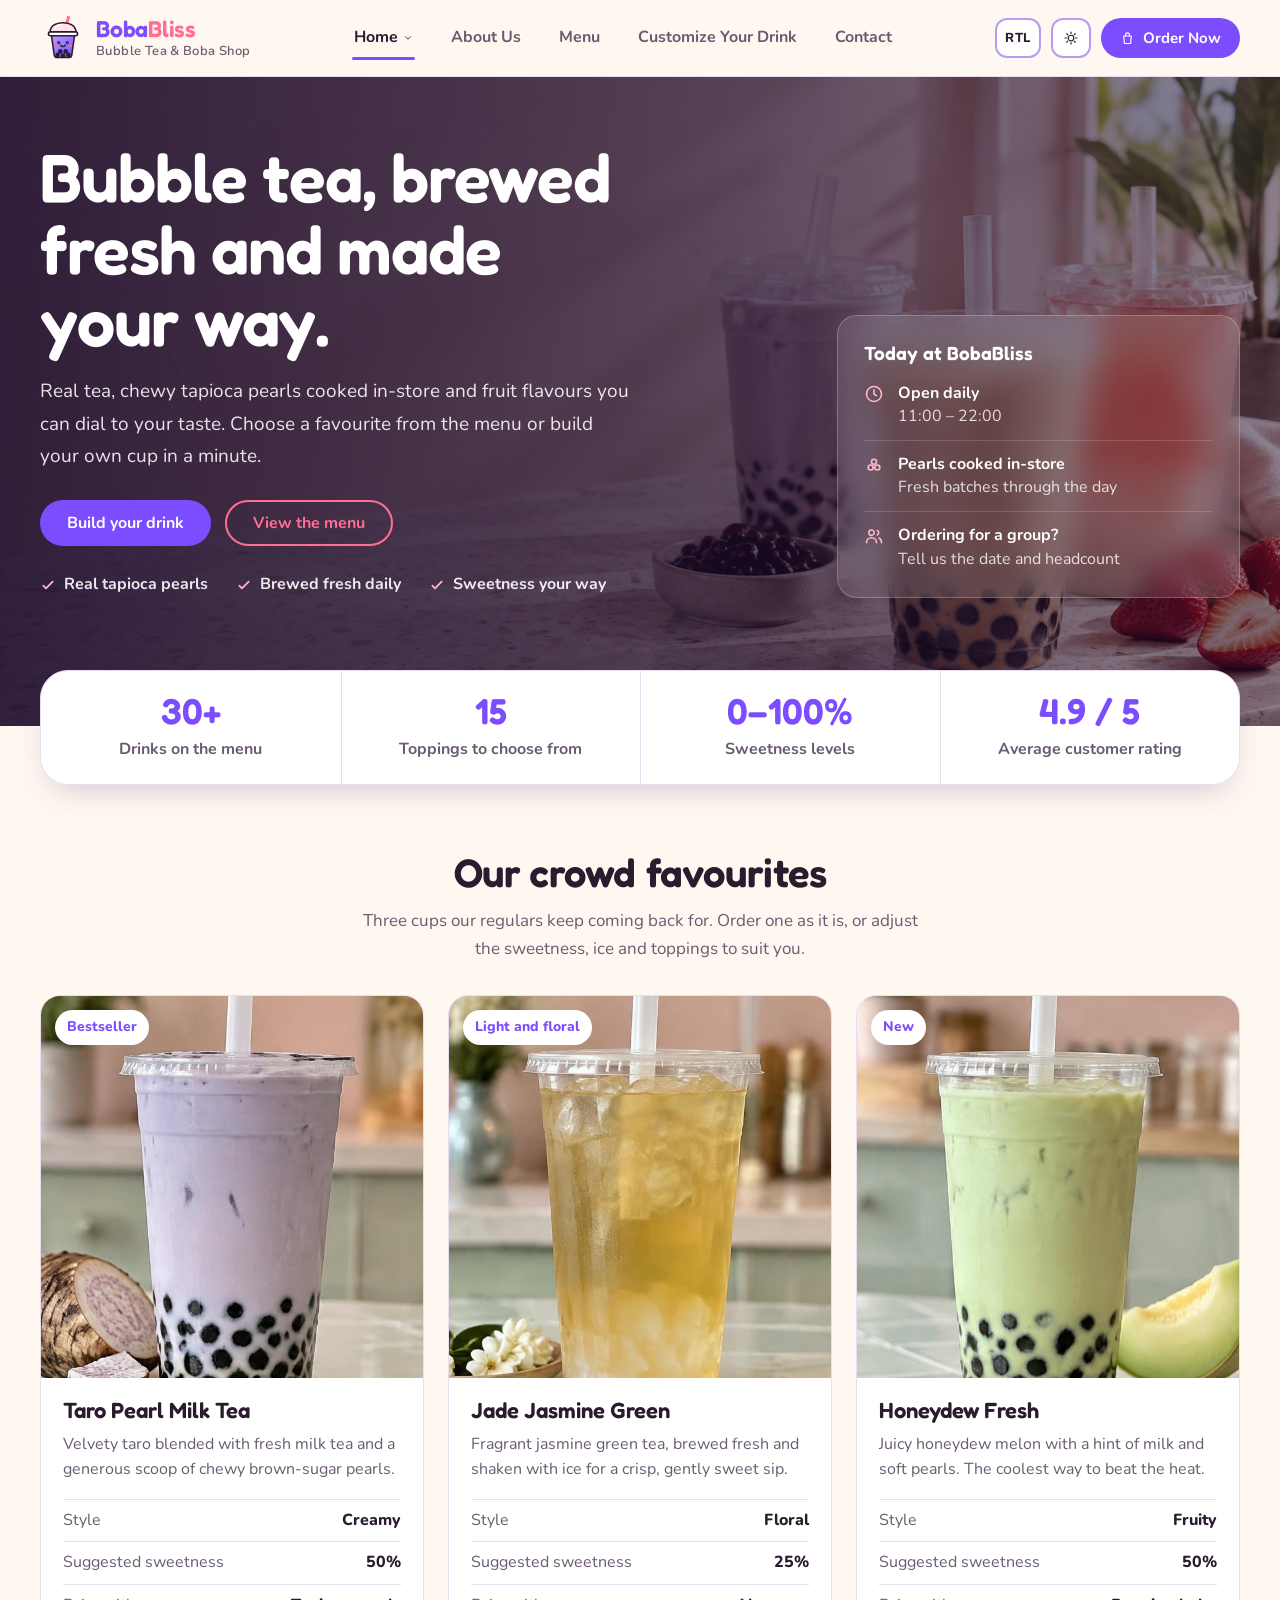
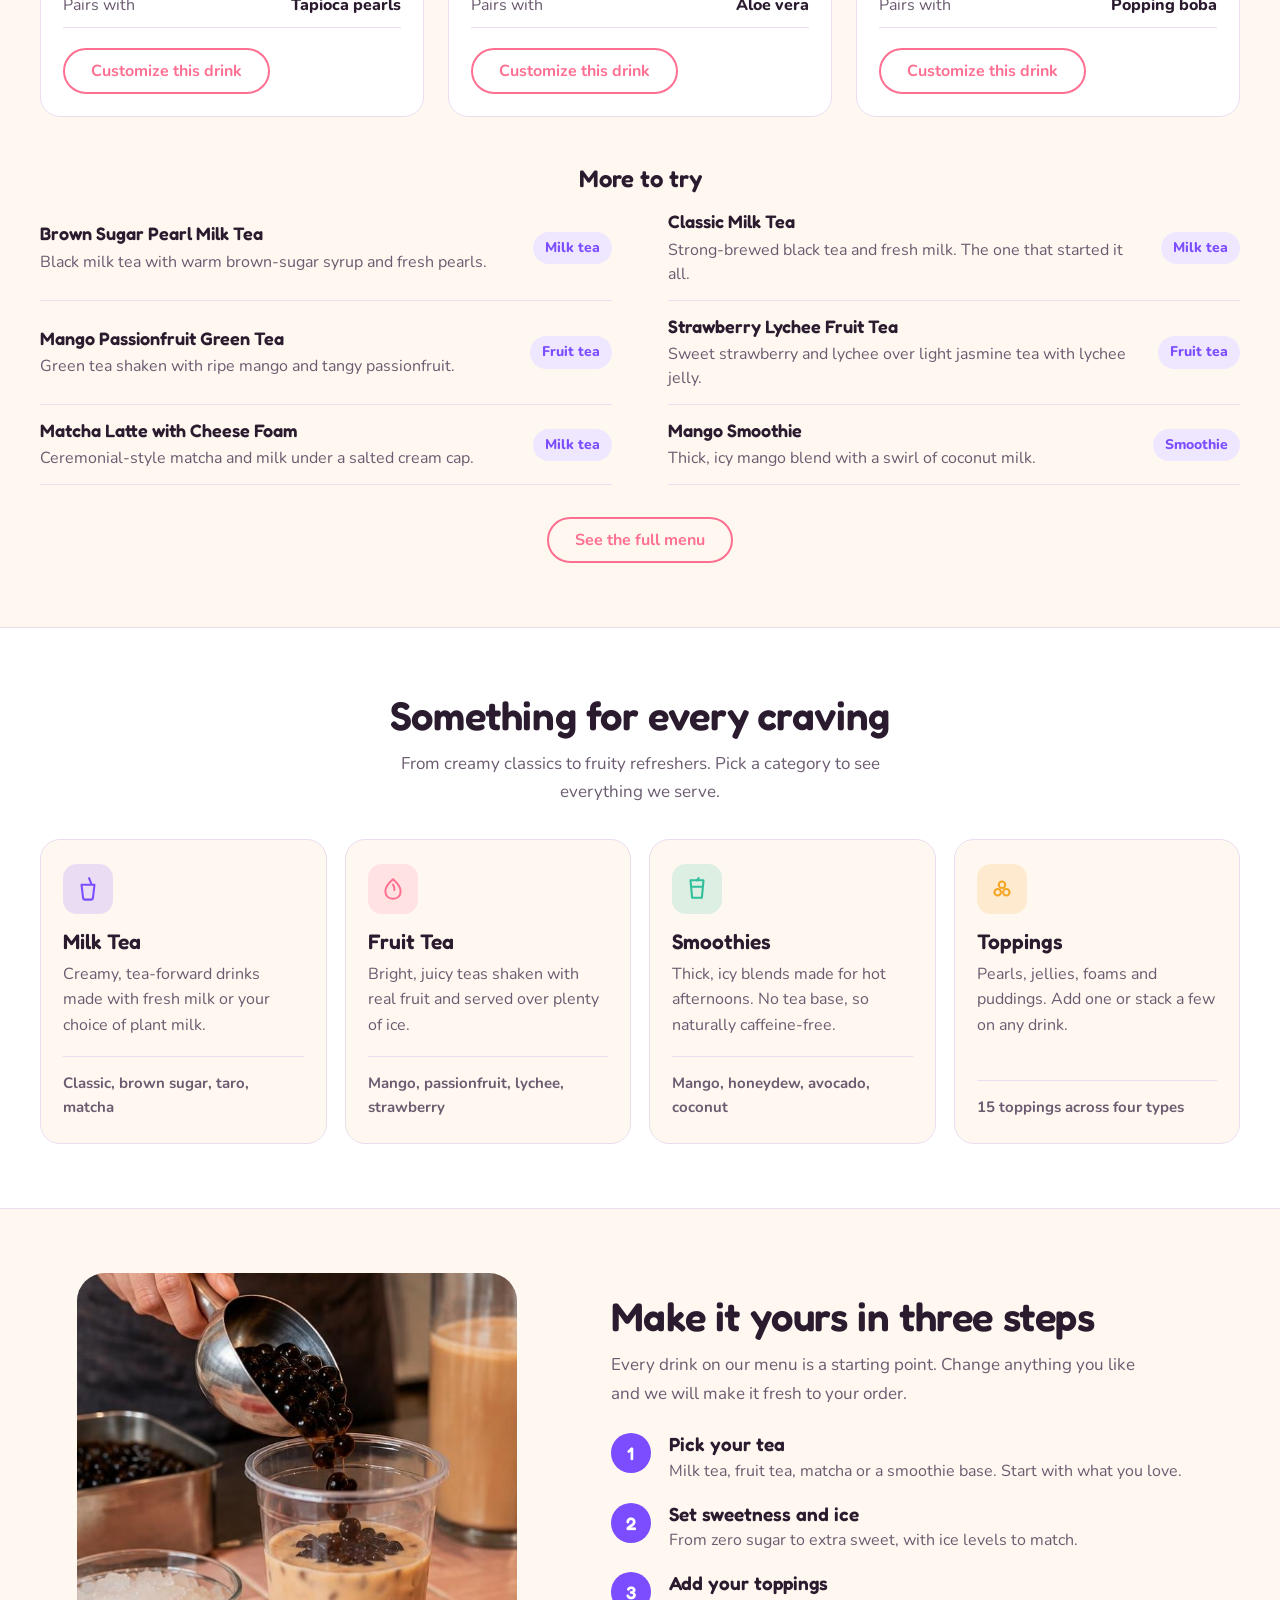
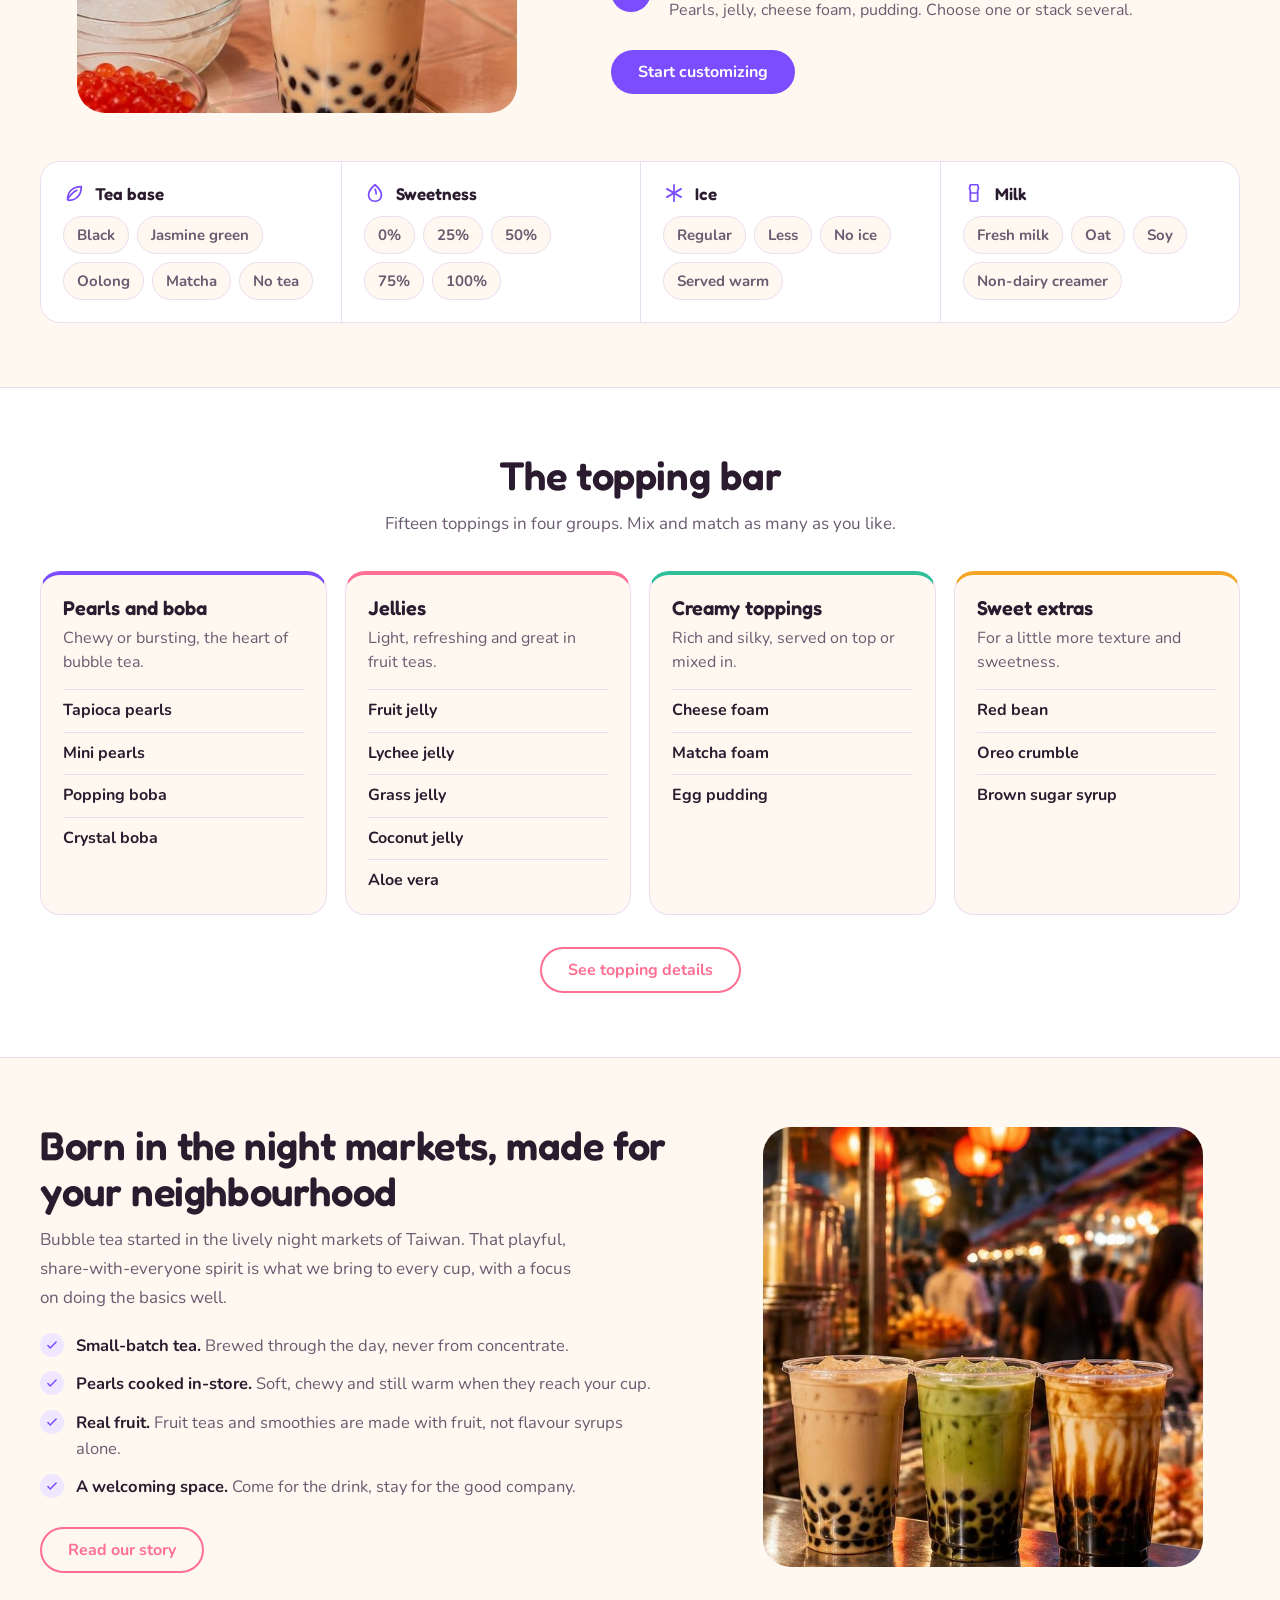
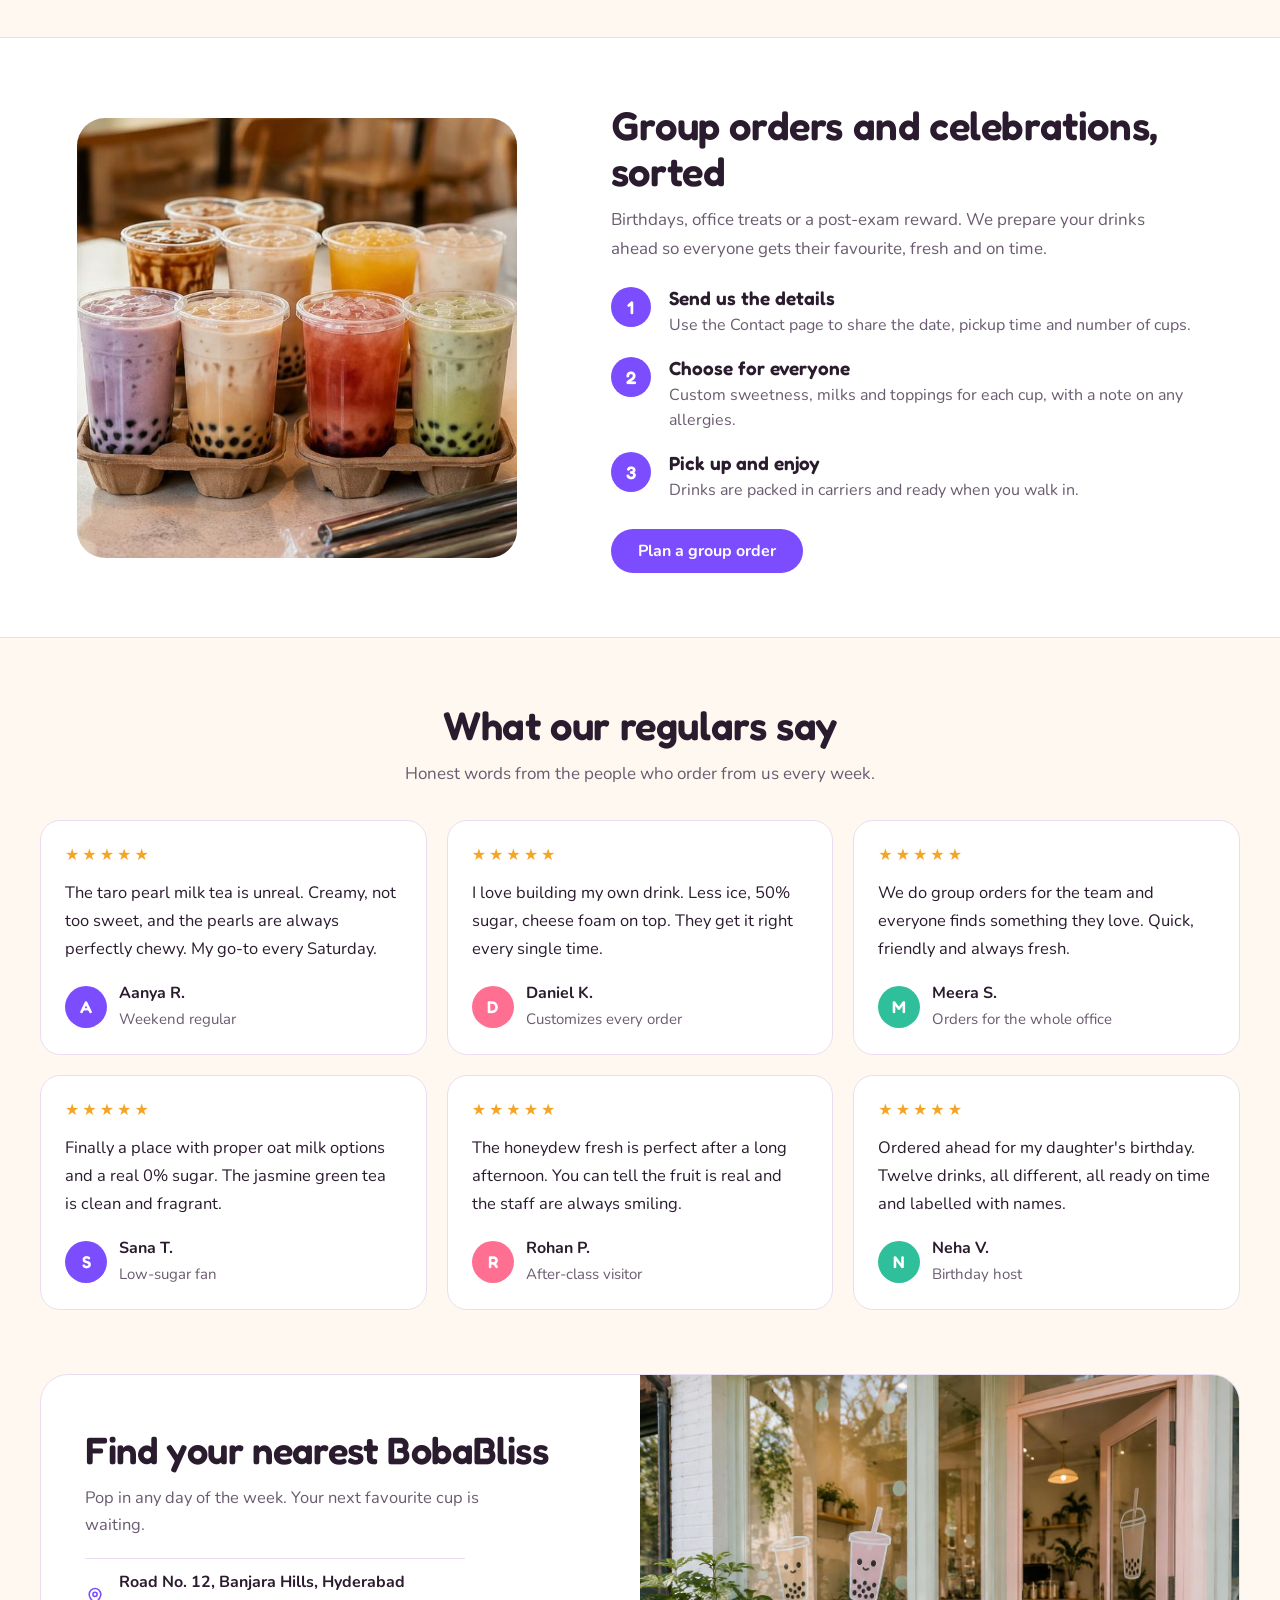
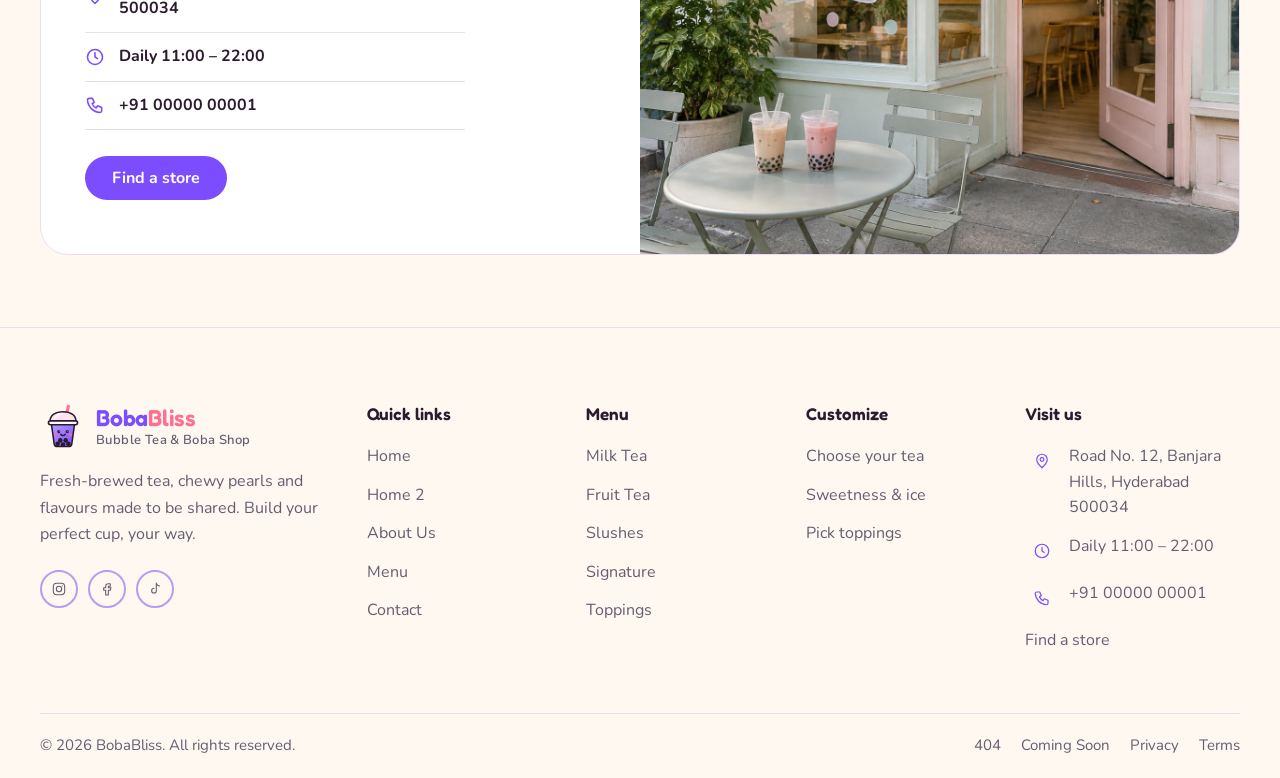
==== commit 2df4aba3: "Add files via upload" ====
--- a/home/index.html
+++ b/home/index.html
@@ -408,6 +408,8 @@
   <div class="wrap footer-bottom">
     <p>© 2026 BobaBliss. All rights reserved.</p>
     <div class="footer-bottom-links">
+      <a href="../additional/404.html">404</a>
+      <a href="../additional/coming-soon.html">Coming Soon</a>
       <a href="../additional/privacy.html">Privacy</a>
       <a href="../additional/terms.html">Terms</a>
     </div>
--- a/home/style.css
+++ b/home/style.css
@@ -12,6 +12,9 @@
   --primary-ink:#FFFFFF;
   --primary-soft:#EFE7FF;
   --accent:#FF6F91;             
+  --secondary:var(--accent);
+  --secondary-hover:#FF8AA6;
+  --secondary-ink:#2B1B2E;
 
   --radius:12px;
   --shadow:0 14px 34px -14px rgba(60,30,90,.28);
@@ -31,6 +34,9 @@
   --primary-ink:#1A1030;
   --primary-soft:#33264F;
   --accent:#FF8AA6;
+  --secondary:var(--accent);
+  --secondary-hover:#FFA3BA;
+  --secondary-ink:#2B1B2E;
   --shadow:0 14px 34px -14px rgba(0,0,0,.65);
 }
 
@@ -57,14 +63,15 @@
 .btn{
   display:inline-flex; align-items:center; justify-content:center; gap:8px;
   padding:13px 26px; border:1px solid transparent; border-radius:999px; cursor:pointer;
-  font:700 14px/1 var(--font-body); white-space:nowrap;
+  font:700 16px/1 var(--font-body); white-space:nowrap;
   transition:background-color .2s ease,border-color .2s ease,color .2s ease,transform .2s ease;
 }
 .btn-primary{ background:var(--primary); color:var(--primary-ink); }
-.btn-primary:hover{ background:var(--primary-hover); transform:translateY(-1px); }
-.btn-outline{ background:var(--surface); color:var(--text); border-color:var(--border); }
-.btn-outline:hover{ border-color:var(--primary); color:var(--primary); }
-.btn-sm{ height:40px; padding:0 18px; font-size:13px; }
+.btn-primary:hover{ background:var(--primary-hover); transform:translateY(-2px); }
+.btn-outline,.btn-secondary,.btn-ghost,.btn-light{ background:transparent; color:var(--secondary); border-color:var(--secondary); border-width:2px; }
+.btn-outline:hover,.btn-secondary:hover,.btn-ghost:hover,.btn-light:hover,
+.btn-outline:focus-visible,.btn-secondary:focus-visible,.btn-ghost:focus-visible,.btn-light:focus-visible{ background:var(--secondary); border-color:var(--secondary); color:var(--secondary-ink); transform:translateY(-2px); }
+.btn-sm{ height:40px; padding:0 18px; font-size:15px; }
 .btn-sm svg{ width:15px; height:15px; flex:none; }
 .desktop-only{ display:inline-flex; }
 
@@ -79,11 +86,11 @@
 .brand-text{ line-height:1.15; white-space:nowrap; }
 .logo-word{ font:600 23px/1 var(--font-head); letter-spacing:-.01em; color:var(--primary); }
 .logo-word em{ font-style:normal; color:var(--accent); }
-.brand-sub{ font-size:11px; font-weight:600; color:var(--text-soft); letter-spacing:.03em; }
+.brand-sub{ font-size:13px; font-weight:600; color:var(--text-soft); letter-spacing:.03em; }
 
 nav.primary{ display:flex; align-items:center; justify-content:center; gap:34px; flex:1 1 auto; min-width:0; }
 nav.primary > a,
-.nav-item > a{ position:relative; display:inline-flex; align-items:center; gap:5px; padding:6px 2px; font-size:15px; font-weight:700; color:var(--text-soft); white-space:nowrap; transition:color .2s ease; }
+.nav-item > a{ position:relative; display:inline-flex; align-items:center; gap:5px; padding:6px 2px; font-size:16px; font-weight:700; color:var(--text-soft); white-space:nowrap; transition:color .2s ease; }
 nav.primary > a::after,
 .nav-item > a::after{
   content:""; position:absolute; inset-inline:0; bottom:-3px; height:3px; border-radius:3px;
@@ -119,7 +126,7 @@
 html[dir="rtl"] .nav-item:hover .dropdown,
 html[dir="rtl"] .nav-item:focus-within .dropdown,
 html[dir="rtl"] .nav-item.open .dropdown{ transform:translateX(50%) translateY(0); }
-.dropdown a{ display:block; padding:9px 14px; font-size:14px; font-weight:600; color:var(--text-soft); border-radius:8px; }
+.dropdown a{ display:block; padding:9px 14px; font-size:16px; font-weight:600; color:var(--text-soft); border-radius:8px; }
 .dropdown a:hover{ background:var(--primary-soft); color:var(--primary); }
 
 
@@ -134,7 +141,7 @@
 .icon-btn .moon{ display:none; }
 html[data-theme="dark"] .icon-btn .sun{ display:none; }
 html[data-theme="dark"] .icon-btn .moon{ display:block; }
-#dir-toggle{ width:46px; padding:0; font-size:11px; font-weight:800; letter-spacing:.05em; border-radius:var(--radius); }
+#dir-toggle{ width:46px; padding:0; font-size:13px; font-weight:800; letter-spacing:.05em; border-radius:var(--radius); }
 
 #dir-toggle,
 #theme-toggle{ border:2px solid var(--border-strong); background:var(--surface); color:var(--text); }
@@ -168,7 +175,7 @@
           mask:url("data:image/svg+xml,%3Csvg xmlns='http://www.w3.org/2000/svg' viewBox='0 0 24 24' fill='none' stroke='black' stroke-width='2.5' stroke-linecap='round' stroke-linejoin='round'%3E%3Cpath d='M6 9l6 6 6-6'/%3E%3C/svg%3E") center/contain no-repeat;
 }
 .mobile-dropdown[open] summary::after{ transform:rotate(180deg); }
-.mobile-dropdown a{ display:block; padding:10px 4px; padding-inline-start:18px; font-size:15px; font-weight:600; color:var(--text-soft); }
+.mobile-dropdown a{ display:block; padding:10px 4px; padding-inline-start:18px; font-size:16px; font-weight:600; color:var(--text-soft); }
 .mobile-dropdown a:hover{ color:var(--primary); }
 .mobile-dropdown a:last-child{ padding-bottom:14px; }
 .mobile-panel .mobile-cta{ width:100%; height:auto; margin-top:14px; padding:14px 18px; border-bottom:none; color:var(--primary-ink); }
@@ -178,24 +185,26 @@
 footer.site{ background:var(--bg); color:var(--text); border-top:1px solid var(--border); padding:76px 0 0; }
 .footer-grid{ display:grid; grid-template-columns:1.6fr 1fr 1fr 1fr 1.2fr; gap:40px; padding-bottom:60px; }
 .footer-brand .brand{ margin-bottom:18px; }
-.footer-desc{ max-width:34ch; margin:0; font-size:15px; color:var(--text-soft); line-height:1.65; }
+.footer-desc{ max-width:34ch; margin:0; font-size:16px; color:var(--text-soft); line-height:1.65; }
 .socials{ display:flex; gap:10px; margin-top:22px; }
 .socials a{
   width:38px; height:38px; display:flex; align-items:center; justify-content:center;
-  color:var(--text-soft); border:1px solid var(--border); border-radius:50%;
+  color:var(--text-soft); border:2px solid var(--border-strong); border-radius:50%;
   transition:background-color .2s ease,color .2s ease,border-color .2s ease,transform .2s ease;
 }
 .socials a:hover{ background:var(--primary); border-color:var(--primary); color:var(--primary-ink); transform:translateY(-2px); }
 .socials svg{ width:16px; height:16px; }
 .footer-col h4{ margin-bottom:20px; font-size:17px; color:var(--text); }
 .footer-col ul{ display:flex; flex-direction:column; gap:13px; }
-.footer-col a{ font-size:15px; color:var(--text-soft); transition:color .2s ease; }
+.footer-col a{ font-size:16px; color:var(--text-soft); transition:color .2s ease; }
 .footer-col a:hover{ color:var(--primary); }
-.footer-col li.contact-line{ display:flex; align-items:flex-start; gap:10px; font-size:15px; color:var(--text-soft); }
-.footer-col li.contact-line svg{ width:16px; height:16px; margin-top:4px; flex:none; color:var(--primary); }
-.footer-bottom{
+.footer-col li.contact-line{ display:flex; align-items:flex-start; gap:10px; font-size:16px; color:var(--text-soft); }
+.footer-col li.contact-line svg{
+  width:34px; height:34px; padding:8px; margin-top:0; flex:none;
+  color:var(--primary);
+}.footer-bottom{
   position:relative; display:flex; align-items:center; justify-content:space-between; gap:12px; flex-wrap:wrap;
-  padding-block:22px; font-size:13px; line-height:1.4; color:var(--text-soft);
+  padding-block:22px; font-size:15px; line-height:1.4; color:var(--text-soft);
 }
 .footer-bottom::before{ content:""; position:absolute; top:0; inset-inline:var(--pad); height:1px; background:var(--border); }
 .footer-bottom > *{ margin:0; }
--- a/home/home.css
+++ b/home/home.css
@@ -18,23 +18,26 @@
 .hm-hero h1{ margin:0; max-width:15ch; font-size:clamp(40px,5.6vw,68px); line-height:1.06; letter-spacing:-.015em; }
 .hm-lead{ margin:18px 0 0; max-width:54ch; font-size:clamp(16px,1.5vw,19px); line-height:1.7; color:rgba(255,255,255,.88); }
 .hm-ctas{ margin-top:28px; display:flex; flex-wrap:wrap; gap:14px; }
-.hm-chips{ margin-top:26px; display:flex; flex-wrap:wrap; gap:10px 28px; font-size:14px; font-weight:700; color:rgba(255,255,255,.9); }
+.hm-hero .btn-outline{ background:transparent; color:var(--secondary); border-color:var(--secondary); }
+.hm-hero .btn-outline:hover,
+.hm-hero .btn-outline:focus-visible{ background:var(--secondary); color:var(--secondary-ink); border-color:var(--secondary); }
+.hm-chips{ margin-top:26px; display:flex; flex-wrap:wrap; gap:10px 28px; font-size:16px; font-weight:700; color:rgba(255,255,255,.9); }
 .hm-chips li{ display:inline-flex; align-items:center; gap:8px; }
 .hm-chips .ico{ width:16px; height:16px; stroke-width:2.6; color:#FFB8CC; }
 
 .hm-today{ padding:26px 26px 14px; border-radius:var(--r-md); background:rgba(255,255,255,.1); border:1px solid rgba(255,255,255,.22); -webkit-backdrop-filter:blur(14px); backdrop-filter:blur(14px); }
 .hm-today h2{ margin:0 0 6px; font-size:19px; }
-.hm-today li{ display:flex; gap:14px; align-items:flex-start; padding:12px 0; font-size:14px; line-height:1.45; color:rgba(255,255,255,.82); }
+.hm-today li{ display:flex; gap:14px; align-items:flex-start; padding:12px 0; font-size:16px; line-height:1.45; color:rgba(255,255,255,.82); }
 .hm-today li + li{ border-top:1px solid rgba(255,255,255,.16); }
 .hm-today .ico{ flex:none; width:20px; height:20px; margin-top:2px; color:#FFB8CC; }
-.hm-today b{ display:block; font-size:15px; color:#fff; }
+.hm-today b{ display:block; font-size:16px; color:#fff; }
 
 .hm-stats{ position:relative; z-index:3; margin-top:-56px; }
 .hm-stats-grid{ display:grid; grid-template-columns:repeat(4,1fr); background:var(--surface); border:1px solid var(--border); border-radius:var(--r-lg); box-shadow:var(--shadow); }
 .hm-stat{ padding:22px 20px; text-align:center; }
 .hm-stat + .hm-stat{ border-inline-start:1px solid var(--border); }
 .hm-stat b{ display:block; font:600 clamp(26px,3vw,36px)/1 var(--font-head); color:var(--primary); }
-.hm-stat span{ display:block; margin-top:8px; font-size:14px; font-weight:700; color:var(--text-soft); }
+.hm-stat span{ display:block; margin-top:8px; font-size:16px; font-weight:700; color:var(--text-soft); }
 
 .hm-section{ padding:64px 0; }
 .hm-alt{ background:var(--surface); border-block:1px solid var(--border); }
@@ -49,12 +52,12 @@
 .hm-card:hover{ box-shadow:var(--shadow); }
 .hm-card-img{ position:relative; aspect-ratio:1/1; overflow:hidden; }
 .hm-card-img img,.hm-split-img img,.hm-visit-img img{ width:100%; height:100%; object-fit:cover; display:block; }
-.hm-badge{ position:absolute; top:14px; inset-inline-start:14px; padding:6px 12px; border-radius:999px; background:var(--surface); color:var(--primary); font-size:12.5px; font-weight:800; }
+.hm-badge{ position:absolute; top:14px; inset-inline-start:14px; padding:6px 12px; border-radius:999px; background:var(--surface); color:var(--primary); font-size:14px; font-weight:800; }
 .hm-card-body{ display:flex; flex-direction:column; flex:1; padding:20px 22px 22px; }
 .hm-card h3{ margin:0; font-size:22px; }
-.hm-card p{ margin:8px 0 0; font-size:15px; line-height:1.6; color:var(--text-soft); }
+.hm-card p{ margin:8px 0 0; font-size:16px; line-height:1.6; color:var(--text-soft); }
 .hm-meta{ margin:16px 0 20px; border-top:1px solid var(--border); }
-.hm-meta div{ display:flex; justify-content:space-between; gap:16px; padding:8px 0; border-bottom:1px solid var(--border); font-size:14px; }
+.hm-meta div{ display:flex; justify-content:space-between; gap:16px; padding:8px 0; border-bottom:1px solid var(--border); font-size:16px; }
 .hm-meta dt{ color:var(--text-soft); }
 .hm-meta dd{ margin:0; font-weight:800; }
 .hm-card .btn{ margin-top:auto; align-self:flex-start; }
@@ -62,8 +65,8 @@
 .hm-list{ display:grid; grid-template-columns:1fr 1fr; column-gap:56px; }
 .hm-list li{ display:flex; align-items:center; justify-content:space-between; gap:20px; padding:14px 0; border-bottom:1px solid var(--border); }
 .hm-list b{ display:block; font:600 18px/1.3 var(--font-head); }
-.hm-list span{ display:block; margin-top:4px; font-size:14.5px; line-height:1.5; color:var(--text-soft); }
-.hm-list em{ flex:none; font-style:normal; font-size:12.5px; font-weight:800; padding:5px 12px; border-radius:999px; background:var(--primary-soft); color:var(--primary); }
+.hm-list span{ display:block; margin-top:4px; font-size:16px; line-height:1.5; color:var(--text-soft); }
+.hm-list em{ flex:none; font-style:normal; font-size:14px; font-weight:800; padding:5px 12px; border-radius:999px; background:var(--primary-soft); color:var(--primary); }
 
 .hm-cats{ display:grid; grid-template-columns:repeat(4,1fr); gap:18px; }
 .hm-cat{ --tint:var(--taro); display:flex; flex-direction:column; padding:24px 22px; border-radius:var(--r-md); background:var(--bg); border:1px solid var(--border); transition:border-color .2s ease,box-shadow .25s ease; }
@@ -72,8 +75,8 @@
 .hm-cat-ico{ width:50px; height:50px; display:grid; place-items:center; border-radius:14px; background:color-mix(in srgb,var(--tint) 16%,transparent); color:var(--tint); }
 .hm-cat-ico svg{ width:26px; height:26px; }
 .hm-cat h3{ margin:16px 0 0; font-size:21px; }
-.hm-cat p{ margin:8px 0 18px; font-size:14.5px; line-height:1.6; color:var(--text-soft); }
-.hm-cat small{ display:block; margin:auto 0 0; padding-top:14px; border-top:1px solid var(--border); font-size:13px; font-weight:700; color:var(--text-soft); }
+.hm-cat p{ margin:8px 0 18px; font-size:16px; line-height:1.6; color:var(--text-soft); }
+.hm-cat small{ display:block; margin:auto 0 0; padding-top:14px; border-top:1px solid var(--border); font-size:15px; font-weight:700; color:var(--text-soft); }
 
 .hm-split{ display:grid; grid-template-columns:.9fr 1.1fr; gap:56px; align-items:center; }
 .hm-split.rev{ grid-template-columns:1.1fr .9fr; }
@@ -84,9 +87,9 @@
 .hm-steps li{ display:flex; gap:18px; align-items:flex-start; counter-increment:s; }
 .hm-steps li::before{ content:counter(s); flex:none; width:40px; height:40px; display:grid; place-items:center; border-radius:50%; background:var(--primary); color:var(--primary-ink); font:600 18px/1 var(--font-head); }
 .hm-steps h3{ margin:0; font-size:19px; }
-.hm-steps p{ margin:4px 0 0; color:var(--text-soft); font-size:15px; line-height:1.6; }
+.hm-steps p{ margin:4px 0 0; color:var(--text-soft); font-size:16px; line-height:1.6; }
 .hm-points{ margin:20px 0 0; display:flex; flex-direction:column; gap:12px; }
-.hm-points li{ display:flex; gap:12px; align-items:flex-start; font-size:15.5px; line-height:1.6; color:var(--text-soft); }
+.hm-points li{ display:flex; gap:12px; align-items:flex-start; font-size:16.5px; line-height:1.6; color:var(--text-soft); }
 .hm-points svg{ width:24px; height:24px; flex:none; padding:5px; border-radius:50%; background:var(--primary-soft); color:var(--primary); stroke-width:2.6; }
 .hm-points b{ color:var(--text); }
 .hm-split .btn{ margin-top:26px; }
@@ -97,27 +100,27 @@
 .hm-opt h3{ display:flex; align-items:center; gap:10px; margin:0 0 12px; font-size:17px; }
 .hm-opt h3 svg{ width:22px; height:22px; color:var(--primary); }
 .hm-chiplist{ display:flex; flex-wrap:wrap; gap:8px; }
-.hm-chiplist li{ padding:6px 13px; border-radius:999px; border:1px solid var(--border); background:var(--bg); font-size:13.5px; font-weight:700; color:var(--text-soft); }
+.hm-chiplist li{ padding:6px 13px; border-radius:999px; border:1px solid var(--border); background:var(--bg); font-size:15px; font-weight:700; color:var(--text-soft); }
 
 .hm-toppings{ display:grid; grid-template-columns:repeat(4,1fr); gap:18px; }
 .hm-tgroup{ padding:22px 22px 20px; background:var(--bg); border:1px solid var(--border); border-radius:var(--r-md); border-top:4px solid var(--primary); }
 .hm-tgroup:nth-child(2){ border-top-color:var(--accent); } .hm-tgroup:nth-child(3){ border-top-color:var(--mint); } .hm-tgroup:nth-child(4){ border-top-color:var(--sun); }
 .hm-tgroup h3{ margin:0; font-size:20px; }
-.hm-tgroup p{ margin:6px 0 0; font-size:14px; line-height:1.55; color:var(--text-soft); }
+.hm-tgroup p{ margin:6px 0 0; font-size:16px; line-height:1.55; color:var(--text-soft); }
 .hm-tgroup ul{ margin-top:14px; border-top:1px solid var(--border); }
-.hm-tgroup li{ padding:8px 0; border-bottom:1px solid var(--border); font-size:15px; font-weight:700; }
+.hm-tgroup li{ padding:8px 0; border-bottom:1px solid var(--border); font-size:16px; font-weight:700; }
 .hm-tgroup li:last-child{ border-bottom:0; padding-bottom:0; }
 
 .hm-reviews{ display:grid; grid-template-columns:repeat(3,1fr); gap:20px; }
 .hm-review{ display:flex; flex-direction:column; margin:0; padding:22px 24px; background:var(--surface); border:1px solid var(--border); border-radius:var(--r-md); }
 .hm-stars{ color:var(--sun); letter-spacing:3px; font-size:16px; }
-.hm-review blockquote{ margin:10px 0 18px; font-size:15.5px; line-height:1.7; color:var(--text); }
+.hm-review blockquote{ margin:10px 0 18px; font-size:16.5px; line-height:1.7; color:var(--text); }
 .hm-who{ margin-top:auto; display:flex; align-items:center; gap:12px; }
 .hm-avatar{ width:42px; height:42px; display:grid; place-items:center; border-radius:50%; background:var(--primary); color:var(--primary-ink); font:600 17px/1 var(--font-head); }
 .hm-review:nth-child(3n+2) .hm-avatar{ background:var(--accent); color:#fff; }
 .hm-review:nth-child(3n) .hm-avatar{ background:var(--mint); color:#fff; }
-.hm-who b{ display:block; font-size:15px; }
-.hm-who span span{ font-size:13px; color:var(--text-soft); }
+.hm-who b{ display:block; font-size:16px; }
+.hm-who span span{ font-size:15px; color:var(--text-soft); }
 
 .hm-visit-section{ padding-top:0; padding-bottom:72px; }
 .hm-visit{ display:grid; grid-template-columns:1fr 1fr; overflow:hidden; background:var(--surface); border:1px solid var(--border); border-radius:var(--r-lg); }
@@ -125,17 +128,14 @@
 .hm-visit h2{ margin:0; font-size:clamp(28px,3.2vw,38px); line-height:1.15; letter-spacing:-.01em; }
 .hm-visit p{ margin:12px 0 0; max-width:42ch; font-size:16.5px; line-height:1.6; color:var(--text-soft); }
 .hm-visit-info{ margin:20px 0 26px; width:100%; max-width:380px; border-top:1px solid var(--border); }
-.hm-visit-info li{ display:flex; align-items:center; gap:14px; padding:11px 0; border-bottom:1px solid var(--border); font-size:15px; font-weight:700; }
+.hm-visit-info li{ display:flex; align-items:center; gap:14px; padding:11px 0; border-bottom:1px solid var(--border); font-size:16px; font-weight:700; }
 .hm-visit-info svg{ width:20px; height:20px; flex:none; color:var(--primary); }
 .hm-visit-img{ min-height:280px; }
 
-.hm-page .btn:not(.btn-sm){ display:inline-flex; align-items:center; justify-content:center; gap:8px; min-height:48px; padding:0 28px; border-width:2px; border-style:solid; border-radius:999px; font-family:inherit; font-size:16px; font-weight:800; line-height:1; text-align:center; text-decoration:none; white-space:nowrap; cursor:pointer; }
-.hm-page .btn{ transition:transform .2s ease,background-color .2s ease,color .2s ease,border-color .2s ease,box-shadow .2s ease,filter .2s ease; }
-.hm-page .btn:hover{ transform:translateY(-2px); box-shadow:var(--shadow); }
 
 .hm-stat{ transition:background-color .25s ease; }
 .hm-stat b{ transition:color .25s ease,transform .25s ease; }
-.hm-stat:hover b{ color:var(--accent); transform:scale(1.06); }
+.hm-stat:hover b{ color:var(--secondary); transform:scale(1.06); }
 
 .hm-chips li{ transition:transform .2s ease; }
 .hm-chips li:hover{ transform:translateY(-2px); }
